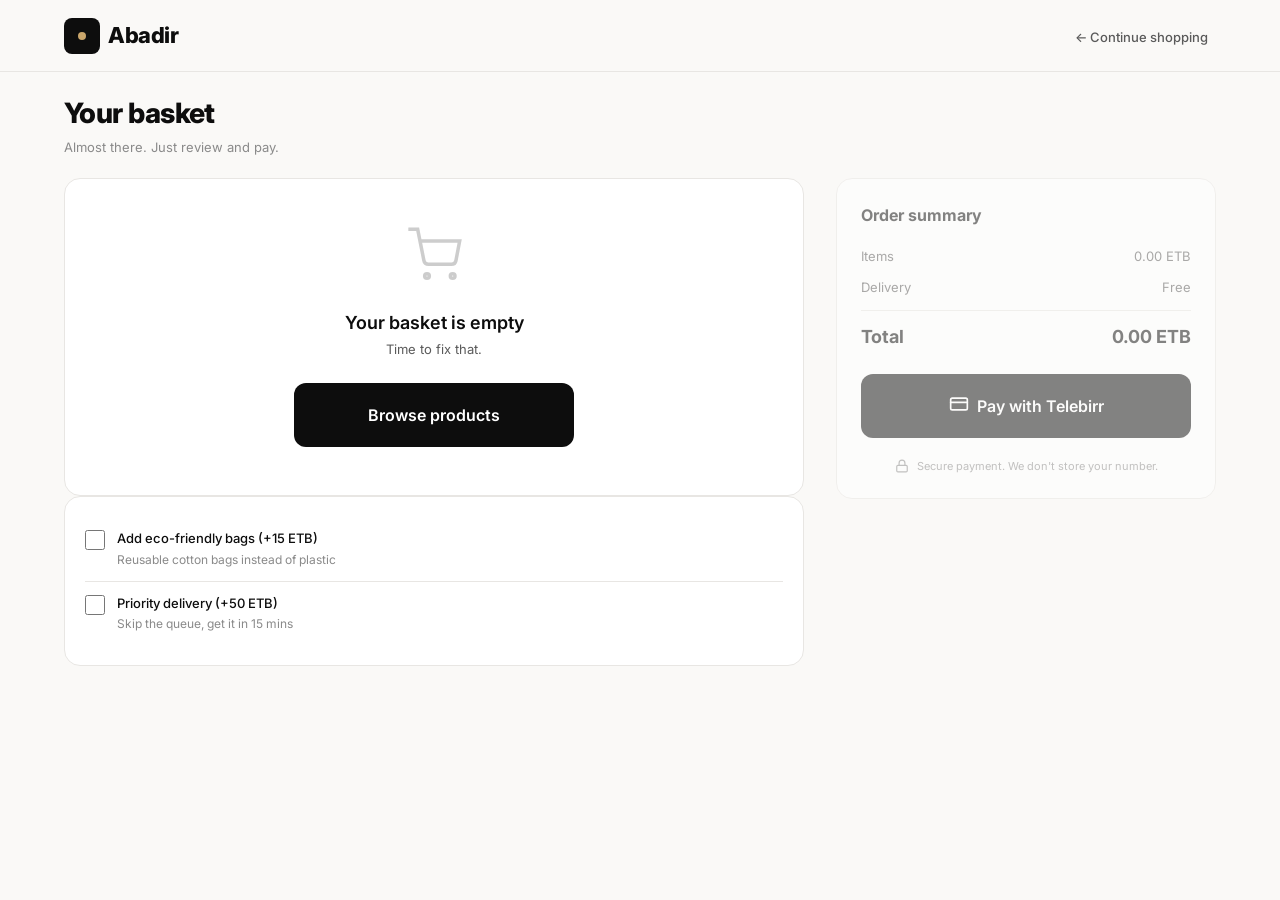
==== cart.html @ 4a33c74f "added product cart and basket page" ====
<!DOCTYPE html>
<html lang="en">
<head>
  <meta charset="UTF-8">
  <meta name="viewport" content="width=device-width, initial-scale=1.0">
  <title>Your Basket | Abadir Market</title>
  <meta name="description" content="Review your items and checkout at Abadir Market.">
  
  <link rel="preconnect" href="https://fonts.googleapis.com">
  <link rel="preconnect" href="https://fonts.gstatic.com" crossorigin>
  <link href="https://fonts.googleapis.com/css2?family=Inter:wght@400;500;600;700;800&display=swap" rel="stylesheet">
  
  <link rel="stylesheet" href="style.css">
</head>
<body>

  <!-- Header -->
  <header class="header header-plain">
    <div class="container header-inner">
      <a href="index.html" class="brand">
        <div class="brand-mark"></div>
        <span class="brand-text">Abadir</span>
      </a>

      <div class="nav-actions">
        <a href="index.html" class="back-link">← Continue shopping</a>
      </div>
    </div>
  </header>

  <main class="main cart-page">
    <div class="container">
      
      <div class="cart-header">
        <h1 class="page-title">Your basket</h1>
        <p class="page-subtitle">Almost there. Just review and pay.</p>
      </div>

      <div class="cart-layout">
        <!-- Cart Items -->
        <div class="cart-items-wrapper">
          <div id="cart-container" class="cart-items">
            <!-- JS injects items here -->
          </div>
          
          <!-- Cart Extras -->
          <div class="cart-extras">
            <div class="extra-option">
              <input type="checkbox" id="eco-bag" class="extra-checkbox">
              <label for="eco-bag" class="extra-label">
                <span class="extra-title">Add eco-friendly bags (+15 ETB)</span>
                <span class="extra-desc">Reusable cotton bags instead of plastic</span>
              </label>
            </div>
            <div class="extra-option">
              <input type="checkbox" id="priority" class="extra-checkbox">
              <label for="priority" class="extra-label">
                <span class="extra-title">Priority delivery (+50 ETB)</span>
                <span class="extra-desc">Skip the queue, get it in 15 mins</span>
              </label>
            </div>
          </div>
        </div>

        <!-- Order Summary -->
        <aside class="cart-summary">
          <h3 class="summary-title">Order summary</h3>
          
          <div class="summary-row">
            <span>Items</span>
            <span id="subtotal-amount">0.00 ETB</span>
          </div>
          <div class="summary-row">
            <span>Delivery</span>
            <span id="delivery-fee">Free</span>
          </div>
          <div class="summary-row extras-row" style="display: none;">
            <span>Extras</span>
            <span id="extras-amount">0.00 ETB</span>
          </div>
          
          <div class="summary-divider"></div>
          
          <div class="summary-row total">
            <span>Total</span>
            <span id="final-total">0.00 ETB</span>
          </div>
          <div id="tax-display" class="tax-note"></div>

          <button class="btn-checkout" onclick="openModal()">
            <span class="checkout-icon">
              <svg width="20" height="20" viewBox="0 0 24 24" fill="none" stroke="currentColor" stroke-width="2" stroke-linecap="round" stroke-linejoin="round">
                <rect x="2" y="5" width="20" height="14" rx="2"></rect>
                <line x1="2" y1="10" x2="22" y2="10"></line>
              </svg>
            </span>
            Pay with Telebirr
          </button>
          
          <p class="secure-note">
            <svg width="14" height="14" viewBox="0 0 24 24" fill="none" stroke="currentColor" stroke-width="2">
              <rect x="3" y="11" width="18" height="11" rx="2" ry="2"></rect>
              <path d="M7 11V7a5 5 0 0 1 10 0v4"></path>
            </svg>
            Secure payment. We don't store your number.
          </p>
        </aside>
      </div>
    </div>
  </main>

  <!-- Payment Modal -->
  <div id="modal" class="modal-overlay" onclick="closeModalOnOverlay(event)">
    <div class="modal payment-modal" onclick="event.stopPropagation()">
      
      <!-- Progress Steps -->
      <div class="payment-steps">
        <div class="step active" data-step="1">
          <span class="step-number">1</span>
          <span class="step-label">Phone</span>
        </div>
        <div class="step-line"></div>
        <div class="step" data-step="2">
          <span class="step-number">2</span>
          <span class="step-label">Verify</span>
        </div>
        <div class="step-line"></div>
        <div class="step" data-step="3">
          <span class="step-number">3</span>
          <span class="step-label">Done</span>
        </div>
      </div>
      
      <!-- Step 1: Phone Input -->
      <div id="view-phone" class="payment-step-content">
        <div class="payment-header">
          <h3>Enter your phone</h3>
          <p>We'll send a code to verify it's you</p>
        </div>
        
        <div class="phone-input-wrapper">
          <span class="phone-prefix">+251</span>
          <input type="tel" id="input-phone" class="phone-input" placeholder="911 234 567" maxlength="9" oninput="formatPhoneInput(this)">
        </div>
        
        <button id="btn-get" class="btn-checkout btn-full" onclick="sendOtp()">
          Send code
        </button>
        
        <p class="payment-note">Standard SMS rates may apply</p>
      </div>

      <!-- Step 2: OTP Verification -->
      <div id="view-otp" class="payment-step-content" style="display:none">
        <div class="payment-header">
          <h3>Enter the code</h3>
          <p>We sent it to <span id="phone-display"></span></p>
        </div>
        
        <div class="otp-inputs">
          <input type="text" class="otp-digit" maxlength="1" data-index="0">
          <input type="text" class="otp-digit" maxlength="1" data-index="1">
          <input type="text" class="otp-digit" maxlength="1" data-index="2">
          <input type="text" class="otp-digit" maxlength="1" data-index="3">
          <input type="text" class="otp-digit" maxlength="1" data-index="4">
        </div>
        
        <button class="btn-checkout btn-full" onclick="verifyOtp()">
          Confirm payment
        </button>
        
        <button class="btn-text" onclick="resendCode()">
          Didn't get it? Resend
        </button>
      </div>

      <!-- Step 3: Success -->
      <div id="view-success" class="payment-step-content" style="display:none">
        <div class="success-animation">
          <div class="checkmark">
            <svg viewBox="0 0 52 52">
              <circle cx="26" cy="26" r="25" fill="none"/>
              <path fill="none" d="M14.1 27.2l7.1 7.2 16.7-16.8"/>
            </svg>
          </div>
        </div>
        
        <div class="payment-header text-center">
          <h3>Paid!</h3>
          <p>Your order is confirmed</p>
        </div>
        
        <div class="receipt-box">
          <div class="receipt-row">
            <span>Amount paid</span>
            <strong id="paid-amount"></strong>
          </div>
          <div class="receipt-row">
            <span>Reference</span>
            <strong id="ref-number">#ABD-78234</strong>
          </div>
          <div class="receipt-row">
            <span>Estimated delivery</span>
            <strong>25-35 mins</strong>
          </div>
        </div>
        
        <a href="index.html" class="btn-checkout btn-full">Back to shop</a>
      </div>

    </div>
  </div>

  <!-- SMS Notification Container -->
  <div id="sms-container"></div>

  <script src="products.js"></script>
  <script src="app.js"></script>
</body>
</html>
---- style.css ----
:root {
  /* Colors */
  --color-primary: #0d0d0d;
  --color-accent: #c9a66b;
  --color-accent-dark: #b8945a;
  --bg-primary: #faf9f7;
  --bg-secondary: #ffffff;
  --bg-tertiary: #f2f0ed;
  --text-primary: #0d0d0d;
  --text-secondary: #5a5a5a;
  --text-muted: #8a8a8a;
  --border-light: #e8e6e3;
  --border-medium: #d4d0ca;
  
  --space-1: 4px;
  --space-2: 8px;
  --space-3: 12px;
  --space-4: 16px;
  --space-5: 20px;
  --space-6: 24px;
  --space-7: 32px;
  --space-8: 40px;
  --space-9: 48px;
  --space-10: 64px;
  
  /* Typography */
  --font-sans: 'Inter', -apple-system, BlinkMacSystemFont, sans-serif;
  --text-xs: 11px;
  --text-sm: 13px;
  --text-base: 15px;
  --text-lg: 17px;
  --text-xl: 20px;
  --text-2xl: 24px;
  --text-3xl: 28px;
  --text-4xl: 32px;
  
  /* Radius */
  --radius-sm: 8px;
  --radius-md: 12px;
  --radius-lg: 16px;
  --radius-xl: 20px;
  --radius-full: 9999px;
  
  /* Shadows */
  --shadow-sm: 0 1px 2px rgba(0,0,0,0.04);
  --shadow-md: 0 4px 12px rgba(0,0,0,0.08);
  --shadow-lg: 0 8px 24px rgba(0,0,0,0.12);
  
  /* Layout */
  --header-height: 56px;
  --max-width: 1200px;
}

/*Reset */
*, *::before, *::after {
  box-sizing: border-box;
  margin: 0;
  padding: 0;
  -webkit-tap-highlight-color: transparent;
}

html {
  scroll-behavior: smooth;
  -webkit-font-smoothing: antialiased;
}

body {
  font-family: var(--font-sans);
  font-size: var(--text-base);
  line-height: 1.5;
  color: var(--text-primary);
  background: var(--bg-primary);
  min-height: 100vh;
}

img {
  max-width: 100%;
  display: block;
}

a {
  color: inherit;
  text-decoration: none;
}

button {
  font-family: inherit;
  cursor: pointer;
  border: none;
  background: none;
  touch-action: manipulation;
}

/* Utilities */
.container {
  width: 100%;
  max-width: var(--max-width);
  margin: 0 auto;
  padding: 0 var(--space-4);
}


/* Promo Banner */
.promo-banner {
  background: var(--color-accent-dark);
  color: white;
  padding: var(--space-3) 0;
  text-align: center;
}

.promo-banner .container {
  display: flex;
  justify-content: center;
  align-items: center;
  gap: var(--space-2);
  text-align: center;
  font-size: 11px;
}

.promo-tag {
  background: rgba(255,255,255,0.2);
  padding: 2px 8px;
  border-radius: var(--radius-full);
  font-weight: 600;
  font-size: 10px;
  text-transform: uppercase;
  letter-spacing: 0.05em;
  white-space: nowrap;
  flex-shrink: 0;
}

.promo-text {
  font-size: 11px;
  opacity: 0.95;
  white-space: nowrap;
}

.promo-link {
  font-weight: 600;
  font-size: 11px;
  text-decoration: underline;
  text-underline-offset: 2px;
  white-space: nowrap;
  flex-shrink: 0;
}

/*  Header */
.header {
  position: sticky;
  top: 0;
  z-index: 100;
  height: var(--header-height);
  background: rgba(250, 249, 247, 0.98);
  backdrop-filter: blur(20px);
  border-bottom: 1px solid var(--border-light);
}

.header-inner {
  display: flex;
  align-items: center;
  justify-content: space-between;
  height: 100%;
  gap: var(--space-3);
}

.brand {
  display: flex;
  align-items: center;
  gap: var(--space-2);
}

.brand-mark {
  width: 32px;
  height: 32px;
  background: var(--color-primary);
  border-radius: var(--radius-sm);
  position: relative;
}

.brand-mark::after {
  content: '';
  position: absolute;
  top: 50%;
  left: 50%;
  transform: translate(-50%, -50%);
  width: 8px;
  height: 8px;
  background: var(--color-accent);
  border-radius: 50%;
}

.brand-text {
  font-size: var(--text-lg);
  font-weight: 800;
  letter-spacing: -0.02em;
}

/* Search - Hidden on mobile */
.search-wrapper {
  display: none;
}

/* Cart Button */
.cart-btn {
  position: relative;
  display: flex;
  align-items: center;
  justify-content: center;
  width: 44px;
  height: 44px;
  background: var(--bg-secondary);
  border: 1.5px solid var(--border-light);
  border-radius: var(--radius-full);
  transition: all 0.2s;
}

.cart-btn svg {
  width: 20px;
  height: 20px;
}

.cart-btn-text {
  display: none;
}

.badge {
  position: absolute;
  top: -4px;
  right: -4px;
  min-width: 20px;
  height: 20px;
  padding: 0 6px;
  background: var(--color-accent);
  color: white;
  font-size: 11px;
  font-weight: 700;
  border-radius: var(--radius-full);
  display: flex;
  align-items: center;
  justify-content: center;
  border: 2px solid var(--bg-primary);
}

.back-link {
  font-size: var(--text-sm);
  color: var(--text-secondary);
  font-weight: 500;
  padding: var(--space-2);
}

/* Main */
.main {
  min-height: calc(100vh - var(--header-height));
}

/* Hero Section */
.hero-image {
  display: none; 
}


.hero > img {
  display: block;
  width: 100vw;
  height: calc(100vh - var(--header-height, 56px));
  object-fit: cover;
  margin: 0;
  padding: 0;
  position: relative;
  left: 50%;
  transform: translateX(-50%);
}

.hero {
  padding-top: 0;
  overflow-x: hidden;
}
.hero-location {
  font-size: var(--text-sm);
  color: var(--text-muted);
  margin-bottom: var(--space-3);
}

.hero-title {
  font-size: var(--text-3xl);
  font-weight: 800;
  line-height: 1.1;
  letter-spacing: -0.03em;
  margin-bottom: var(--space-4);
}

.hero-description {
  font-size: var(--text-base);
  color: var(--text-secondary);
  line-height: 1.6;
  margin-bottom: var(--space-5);
  max-width: 320px;
  margin-left: auto;
  margin-right: auto;
}

.hero-stats {
  display: flex;
  justify-content: center;
  gap: var(--space-6);
  padding-top: var(--space-5);
  border-top: 1px solid var(--border-light);
  margin-top: var(--space-5);
}

.stat {
  display: flex;
  flex-direction: column;
  align-items: center;
  gap: var(--space-1);
}

.stat-number {
  font-size: var(--text-xl);
  font-weight: 700;
  color: var(--color-primary);
}

.stat-label {
  font-size: var(--text-xs);
  color: var(--text-muted);
  text-transform: uppercase;
  letter-spacing: 0.05em;
}

/*  Category Pills  */
.category-pills {
  display: flex;
  gap: var(--space-2);
  padding: var(--space-4) 0;
  overflow-x: auto;
  scrollbar-width: none;
  -webkit-overflow-scrolling: touch;
  margin: 0 calc(-1 * var(--space-4));
  padding-left: var(--space-4);
  padding-right: var(--space-4);
}

.category-pills::-webkit-scrollbar {
  display: none;
}

.pill {
  display: flex;
  align-items: center;
  gap: var(--space-2);
  padding: var(--space-2) var(--space-4);
  background: var(--bg-secondary);
  border: 1.5px solid var(--border-light);
  border-radius: var(--radius-full);
  font-size: var(--text-sm);
  font-weight: 500;
  color: var(--text-secondary);
  white-space: nowrap;
  flex-shrink: 0;
  transition: all 0.15s;
}

.pill:active {
  transform: scale(0.96);
}

.pill.active {
  background: var(--color-primary);
  border-color: var(--color-primary);
  color: white;
}

.pill-icon {
  font-size: 16px;
  line-height: 1;
}

/*Featured Banner */
.featured-banner {
  background: var(--color-primary);
  border-radius: var(--radius-lg);
  padding: var(--space-5);
  margin: var(--space-3) 0 var(--space-6);
  color: white;
}

.featured-visual {
  display: none;
}

.featured-label {
  font-size: var(--text-xs);
  font-weight: 600;
  text-transform: uppercase;
  letter-spacing: 0.1em;
  color: var(--color-accent);
  margin-bottom: var(--space-3);
  display: block;
}

.featured-title {
  font-size: var(--text-xl);
  font-weight: 700;
  margin-bottom: var(--space-2);
  line-height: 1.2;
}

.featured-desc {
  font-size: var(--text-sm);
  color: rgba(255,255,255,0.7);
  margin-bottom: var(--space-4);
  line-height: 1.5;
}

.featured-btn {
  display: inline-flex;
  padding: var(--space-3) var(--space-5);
  background: var(--color-accent);
  color: var(--color-primary);
  border-radius: var(--radius-full);
  font-weight: 600;
  font-size: var(--text-sm);
}

.featured-btn:active {
  transform: scale(0.96);
}

/* Section */
.section {
  padding: var(--space-5) 0;
}

.section-header {
  display: flex;
  flex-direction: column;
  gap: var(--space-1);
  margin-bottom: var(--space-4);
  padding: 0 var(--space-4);
}

.section-title {
  font-size: var(--text-xl);
  font-weight: 700;
  letter-spacing: -0.02em;
}

.section-subtitle {
  font-size: var(--text-sm);
  color: var(--text-muted);
}

.section-count {
  font-size: var(--text-xs);
  color: var(--text-muted);
  text-transform: uppercase;
  letter-spacing: 0.05em;
  margin-top: var(--space-1);
}

/*  Product Grid (Mobile: 1 column) */
.product-grid {
  display: flex;
  flex-direction: column;
  gap: var(--space-3);
}

.product-card {
  background: var(--bg-secondary);
  border-radius: var(--radius-md);
  border: 1px solid var(--border-light);
  display: flex;
  flex-direction: row;
  padding: var(--space-3);
  gap: var(--space-3);
}

.product-image-wrapper {
  position: relative;
  width: 80px;
  height: 80px;
  flex-shrink: 0;
  border-radius: var(--radius-sm);
  overflow: hidden;
  background: var(--bg-tertiary);
}

.product-image {
  width: 100%;
  height: 100%;
  object-fit: cover;
}

.product-category-badge {
  display: none;
}

.product-info {
  flex: 1;
  display: flex;
  flex-direction: column;
  justify-content: center;
  min-width: 0;
}

.product-name {
  font-size: var(--text-base);
  font-weight: 500;
  line-height: 1.3;
  margin-bottom: var(--space-1);
  white-space: nowrap;
  overflow: hidden;
  text-overflow: ellipsis;
}

.product-meta {
  display: flex;
  align-items: center;
  justify-content: space-between;
  gap: var(--space-3);
}

.product-price {
  font-size: var(--text-lg);
  font-weight: 700;
}

.product-price span {
  font-size: 12px;
  font-weight: 400;
  color: var(--text-muted);
}

.btn-add {
  width: 40px;
  height: 40px;
  background: var(--color-accent);
  border-radius: var(--radius-full);
  color: white;
  display: flex;
  align-items: center;
  justify-content: center;
  flex-shrink: 0;
}

.btn-add:active {
  transform: scale(0.9);
}

.btn-add svg {
  width: 20px;
  height: 20px;
}

/*Trust Section*/
.trust-section {
  background: var(--bg-tertiary);
  padding: var(--space-7) 0;
  margin-top: var(--space-6);
}

.trust-grid {
  display: flex;
  flex-direction: column;
  gap: var(--space-5);
}

.trust-item {
  display: flex;
  align-items: flex-start;
  gap: var(--space-3);
}

.trust-icon {
  font-size: 24px;
  line-height: 1;
  flex-shrink: 0;
}

.trust-item h4 {
  font-size: var(--text-base);
  font-weight: 600;
  margin-bottom: 2px;
}

.trust-item p {
  font-size: var(--text-sm);
  color: var(--text-secondary);
  line-height: 1.5;
}

/* Footer */
.footer {
  background: var(--color-primary);
  color: white;
  padding: var(--space-7) 0 var(--space-5);
  margin-top: var(--space-6);
}

.footer-grid {
  display: flex;
  flex-direction: column;
  gap: var(--space-5);
}

.footer-logo {
  display: flex;
  align-items: center;
  gap: var(--space-2);
  margin-bottom: var(--space-3);
}

.footer-logo-mark {
  width: 28px;
  height: 28px;
  background: var(--color-accent);
  border-radius: var(--radius-sm);
}

.footer-logo-text {
  font-size: var(--text-xl);
  font-weight: 800;
}

.footer-tagline {
  font-size: var(--text-sm);
  color: rgba(255,255,255,0.6);
  line-height: 1.6;
  margin-bottom: var(--space-4);
}

.footer-social {
  display: flex;
  gap: var(--space-3);
}

.footer-social a {
  font-size: 20px;
  opacity: 0.7;
}

.footer-col h4 {
  font-size: var(--text-xs);
  font-weight: 600;
  text-transform: uppercase;
  letter-spacing: 0.1em;
  color: rgba(255,255,255,0.5);
  margin-bottom: var(--space-3);
}

.location-card {
  padding: var(--space-3);
  background: rgba(255,255,255,0.05);
  border-radius: var(--radius-md);
  border: 1px solid rgba(255,255,255,0.1);
}

.location-card strong {
  display: block;
  font-weight: 600;
  margin-bottom: 2px;
  font-size: var(--text-sm);
}

.location-card p {
  font-size: var(--text-sm);
  color: rgba(255,255,255,0.7);
  margin-bottom: 2px;
}

.location-card span {
  font-size: var(--text-xs);
  color: rgba(255,255,255,0.5);
}

.footer-bottom {
  margin-top: var(--space-6);
  padding-top: var(--space-5);
  border-top: 1px solid rgba(255,255,255,0.1);
  text-align: center;
}

.footer-bottom p {
  font-size: var(--text-sm);
  color: rgba(255,255,255,0.4);
}

/* CART PAGE (Mobile) */

.cart-page {
  padding: var(--space-4) 0 var(--space-8);
}

.cart-header {
  margin-bottom: var(--space-4);
}

.page-title {
  font-size: var(--text-2xl);
  font-weight: 800;
  letter-spacing: -0.02em;
  margin-bottom: var(--space-1);
}

.page-subtitle {
  font-size: var(--text-sm);
  color: var(--text-muted);
}

.cart-layout {
  display: flex;
  flex-direction: column;
  gap: var(--space-4);
}

.cart-items {
  background: var(--bg-secondary);
  border-radius: var(--radius-lg);
  border: 1px solid var(--border-light);
  overflow: hidden;
}

.cart-empty {
  padding: var(--space-8) var(--space-4);
  text-align: center;
  color: var(--text-secondary);
}

.cart-empty svg {
  width: 56px;
  height: 56px;
  margin: 0 auto var(--space-4);
  opacity: 0.3;
}

.cart-empty h3 {
  font-size: var(--text-lg);
  font-weight: 600;
  color: var(--text-primary);
  margin-bottom: var(--space-1);
}

.cart-empty p {
  font-size: var(--text-sm);
}

.cart-item {
  display: grid;
  grid-template-columns: 64px 1fr auto;
  gap: var(--space-3);
  padding: var(--space-4);
  border-bottom: 1px solid var(--border-light);
  align-items: center;
}

.cart-item:last-child {
  border-bottom: none;
}

.cart-item-image {
  width: 64px;
  height: 64px;
  border-radius: var(--radius-sm);
  object-fit: cover;
  background: var(--bg-tertiary);
}

.cart-item-details {
  min-width: 0;
}

.cart-item-name {
  font-weight: 600;
  font-size: var(--text-sm);
  margin-bottom: 2px;
  white-space: nowrap;
  overflow: hidden;
  text-overflow: ellipsis;
}

.cart-item-price {
  font-size: 12px;
  color: var(--text-muted);
}

.cart-item-actions {
  display: flex;
  flex-direction: column;
  align-items: flex-end;
  gap: var(--space-2);
}

.cart-item-total {
  font-weight: 700;
  font-size: var(--text-sm);
}

.quantity-control {
  display: flex;
  align-items: center;
  gap: var(--space-1);
  background: var(--bg-tertiary);
  border-radius: var(--radius-full);
  padding: 2px;
}

.qty-btn {
  width: 28px;
  height: 28px;
  display: flex;
  align-items: center;
  justify-content: center;
  background: var(--bg-secondary);
  border-radius: var(--radius-full);
  font-size: var(--text-base);
  font-weight: 600;
}

.qty-btn:active {
  background: var(--color-accent);
  color: white;
}

.qty-value {
  min-width: 24px;
  text-align: center;
  font-weight: 600;
  font-size: 13px;
}

.remove-btn {
  padding: var(--space-1);
  color: var(--text-light);
  margin-top: var(--space-1);
}

/* Cart Extras */
.cart-extras {
  padding: var(--space-4);
  background: var(--bg-secondary);
  border-radius: var(--radius-lg);
  border: 1px solid var(--border-light);
}

.extra-option {
  display: flex;
  align-items: flex-start;
  gap: var(--space-3);
  padding: var(--space-3) 0;
}

.extra-option:first-child {
  border-bottom: 1px solid var(--border-light);
}

.extra-checkbox {
  width: 20px;
  height: 20px;
  margin-top: 1px;
  accent-color: var(--color-accent);
  flex-shrink: 0;
}

.extra-label {
  flex: 1;
}

.extra-title {
  display: block;
  font-weight: 500;
  font-size: var(--text-sm);
  margin-bottom: 2px;
}

.extra-desc {
  display: block;
  font-size: 12px;
  color: var(--text-muted);
}

/* Cart Summary */
.cart-summary {
  background: var(--bg-secondary);
  border-radius: var(--radius-lg);
  border: 1px solid var(--border-light);
  padding: var(--space-5);
}

.summary-title {
  font-size: var(--text-base);
  font-weight: 700;
  margin-bottom: var(--space-4);
}

.summary-row {
  display: flex;
  justify-content: space-between;
  margin-bottom: var(--space-3);
  font-size: var(--text-sm);
  color: var(--text-secondary);
}

.summary-row.total {
  font-size: var(--text-lg);
  font-weight: 700;
  color: var(--text-primary);
  margin-top: var(--space-2);
  padding-top: var(--space-3);
  border-top: 1px solid var(--border-light);
}

.tax-note {
  font-size: 11px;
  color: var(--text-muted);
  margin-top: var(--space-2);
}

.btn-checkout {
  width: 100%;
  margin-top: var(--space-5);
  padding: var(--space-4);
  background: var(--color-primary);
  color: white;
  border-radius: var(--radius-md);
  font-size: var(--text-base);
  font-weight: 600;
  display: flex;
  align-items: center;
  justify-content: center;
  gap: var(--space-2);
}

.btn-checkout:active {
  transform: scale(0.98);
}

.secure-note {
  display: flex;
  align-items: center;
  justify-content: center;
  gap: var(--space-2);
  margin-top: var(--space-4);
  font-size: 11px;
  color: var(--text-muted);
}
/* ========================================
   PAYMENT MODAL (Mobile Bottom Sheet)
   ======================================== */

.modal-overlay {
  display: none;
  position: fixed;
  inset: 0;
  z-index: 200;
  background: rgba(0,0,0,0.6);
  align-items: flex-end;
  justify-content: center;
}

.modal-overlay.active {
  display: flex;
}

.payment-modal {
  background: var(--bg-secondary);
  border-radius: var(--radius-xl) var(--radius-xl) 0 0;
  width: 100%;
  max-height: 90vh;
  overflow-y: auto;
  animation: slide-up 0.3s ease;
}

@keyframes slide-up {
  from { transform: translateY(100%); }
  to { transform: translateY(0); }
}

.payment-steps {
  display: flex;
  align-items: center;
  justify-content: center;
  gap: var(--space-2);
  padding: var(--space-5) var(--space-5) 0;
  border-bottom: 1px solid var(--border-light);
  margin-bottom: var(--space-4);
}

.step {
  display: flex;
  align-items: center;
  gap: var(--space-2);
  opacity: 0.3;
  padding-bottom: var(--space-4);
  border-bottom: 2px solid transparent;
  margin-bottom: -1px;
}

.step.active {
  opacity: 1;
  border-bottom-color: var(--color-accent);
}

.step.completed {
  opacity: 0.6;
}

.step.completed .step-number {
  background: var(--color-accent);
  color: white;
}

.step-number {
  width: 24px;
  height: 24px;
  display: flex;
  align-items: center;
  justify-content: center;
  background: var(--bg-tertiary);
  border-radius: var(--radius-full);
  font-size: 11px;
  font-weight: 700;
}

.step-label {
  font-size: var(--text-xs);
  font-weight: 600;
  text-transform: uppercase;
  letter-spacing: 0.05em;
}

.step-line {
  width: 24px;
  height: 2px;
  background: var(--border-light);
  margin-bottom: var(--space-4);
}

.payment-step-content {
  padding: 0 var(--space-5) var(--space-6);
}

.payment-header {
  text-align: center;
  margin-bottom: var(--space-5);
}

.payment-header h3 {
  font-size: var(--text-xl);
  font-weight: 700;
  margin-bottom: var(--space-2);
}

.payment-header p {
  font-size: var(--text-sm);
  color: var(--text-muted);
}

/* Phone Input */
.phone-input-wrapper {
  display: flex;
  align-items: center;
  background: var(--bg-tertiary);
  border-radius: var(--radius-md);
  padding: var(--space-1);
  margin-bottom: var(--space-4);
  border: 1.5px solid transparent;
  transition: border-color 0.2s;
}

.phone-input-wrapper:focus-within {
  border-color: var(--color-accent);
  background: var(--bg-secondary);
}

.phone-prefix {
  padding: var(--space-3) var(--space-3);
  font-weight: 600;
  color: var(--text-muted);
  border-right: 1px solid var(--border-light);
  font-size: var(--text-base);
}

.phone-input {
  flex: 1;
  padding: var(--space-3);
  background: transparent;
  border: none;
  font-size: var(--text-xl);
  font-weight: 600;
  letter-spacing: 0.05em;
  color: var(--text-primary);
}

.phone-input:focus {
  outline: none;
}

.phone-input::placeholder {
  color: var(--text-light);
  font-weight: 400;
}

.payment-note {
  text-align: center;
  font-size: var(--text-xs);
  color: var(--text-muted);
  margin-top: var(--space-4);
}

/* OTP Inputs */
.otp-inputs {
  display: flex;
  gap: var(--space-2);
  justify-content: center;
  margin-bottom: var(--space-5);
}

.otp-digit {
  width: 52px;
  height: 60px;
  background: var(--bg-tertiary);
  border: 2px solid transparent;
  border-radius: var(--radius-md);
  font-size: var(--text-2xl);
  font-weight: 700;
  text-align: center;
  color: var(--text-primary);
  transition: all 0.2s;
}

.otp-digit:focus {
  outline: none;
  border-color: var(--color-accent);
  background: var(--bg-secondary);
}

.btn-text {
  display: block;
  width: 100%;
  padding: var(--space-3);
  text-align: center;
  font-size: var(--text-sm);
  color: var(--text-muted);
  text-decoration: underline;
  text-underline-offset: 2px;
}

/* Success State */
.success-animation {
  display: flex;
  justify-content: center;
  margin-bottom: var(--space-5);
}

.checkmark {
  width: 72px;
  height: 72px;
  border-radius: 50%;
  display: block;
  stroke-width: 3;
  stroke: #16a34a;
  stroke-miterlimit: 10;
  box-shadow: inset 0 0 0 #16a34a;
  animation: fill .4s ease-in-out .4s forwards, scale .3s ease-in-out .9s both;
}

.checkmark circle {
  stroke-dasharray: 166;
  stroke-dashoffset: 166;
  stroke-width: 3;
  stroke-miterlimit: 10;
  stroke: #16a34a;
  fill: none;
  animation: stroke 0.6s cubic-bezier(0.65, 0, 0.45, 1) forwards;
}

.checkmark path {
  transform-origin: 50% 50%;
  stroke-dasharray: 48;
  stroke-dashoffset: 48;
  animation: stroke 0.3s cubic-bezier(0.65, 0, 0.45, 1) 0.8s forwards;
}

@keyframes stroke { 100% { stroke-dashoffset: 0; } }
@keyframes scale { 0%, 100% { transform: none; } 50% { transform: scale3d(1.1, 1.1, 1); } }
@keyframes fill { 100% { box-shadow: inset 0 0 0 50px #dcfce7; } }

.receipt-box {
  background: var(--bg-tertiary);
  border-radius: var(--radius-md);
  padding: var(--space-4);
  margin-bottom: var(--space-5);
}

.receipt-row {
  display: flex;
  justify-content: space-between;
  padding: var(--space-2) 0;
  font-size: var(--text-sm);
}

.receipt-row span {
  color: var(--text-muted);
}

.receipt-row strong {
  color: var(--text-primary);
}

/* SMS NOTIFICATION */

.sms-notification {
  position: fixed;
  top: 12px;
  left: 16px;
  right: 16px;
  background: rgba(30, 30, 30, 0.95);
  backdrop-filter: blur(20px);
  border-radius: 16px;
  padding: 14px;
  color: white;
  z-index: 1000;
  animation: sms-slide-in 0.4s ease;
  box-shadow: 0 10px 40px rgba(0,0,0,0.3);
}

@keyframes sms-slide-in {
  from { opacity: 0; transform: translateY(-20px); }
  to { opacity: 1; transform: translateY(0); }
}

.sms-header {
  display: flex;
  align-items: center;
  gap: 12px;
  margin-bottom: 12px;
}

.sms-app-icon {
  width: 36px;
  height: 36px;
  background: linear-gradient(135deg, #667eea 0%, #764ba2 100%);
  border-radius: 10px;
  display: flex;
  align-items: center;
  justify-content: center;
  font-size: 18px;
}

.sms-sender {
  font-weight: 600;
  font-size: 14px;
}

.sms-time {
  font-size: 12px;
  color: rgba(255,255,255,0.5);
}

.sms-body {
  background: rgba(255,255,255,0.1);
  border-radius: 12px;
  padding: 12px;
  font-size: 14px;
  line-height: 1.5;
}

.sms-body strong {
  color: #7dd3fc;
  font-size: 18px;
  letter-spacing: 0.1em;
}

/* TABLET & DESKTOP (min-width: 768px)*/

@media (min-width: 768px) {
  :root {
    --header-height: 72px;
    --space-4: 20px;
    --space-5: 24px;
    --space-6: 32px;
    --space-7: 40px;
    --space-8: 48px;
    --space-9: 64px;
    --space-10: 80px;
    
    --text-base: 16px;
    --text-lg: 18px;
    --text-xl: 22px;
    --text-2xl: 28px;
    --text-3xl: 36px;
    --text-4xl: 48px;
  }
  
  .container {
    padding: 0 var(--space-5);
  }
  
  /* Promo Banner */
  .promo-banner {
    text-align: center;
  }
  
  .promo-banner .container {
    display: flex;
    flex-direction: row;
    justify-content: center;
    gap: var(--space-3);
    font-size: var(--text-sm);
  }
  
  .promo-tag {
    font-size: var(--text-xs);
    padding: var(--space-1) var(--space-3);
  }
  
  .promo-text,
  .promo-link {
    font-size: var(--text-sm);
  }
  
  /* Header */
  .brand-mark {
    width: 36px;
    height: 36px;
  }
  
  .brand-text {
    font-size: 22px;
  }
  
  .search-wrapper {
    display: block;
    flex: 1;
    max-width: 400px;
    position: relative;
  }
  
  .search-input {
    width: 100%;
    padding: 12px 16px 12px 44px;
    background: var(--bg-secondary);
    border: 1.5px solid var(--border-light);
    border-radius: var(--radius-full);
    font-size: var(--text-sm);
  }
  
  .search-icon {
    position: absolute;
    left: 14px;
    top: 50%;
    transform: translateY(-50%);
    color: var(--text-muted);
  }
  
  .cart-btn {
    width: auto;
    height: auto;
    padding: 10px 16px;
    gap: var(--space-2);
  }
  
  .cart-btn-text {
    display: inline;
    font-size: var(--text-sm);
    font-weight: 500;
  }
  
  /* Hero */
  .hero {
    text-align: left;
    padding: var(--space-9) 0 var(--space-8);
  }
  
  .hero-description {
    max-width: 480px;
    margin-left: 0;
    margin-right: 0;
  }
  
  .hero-stats {
    justify-content: flex-start;
    gap: var(--space-8);
  }
  
  .stat {
    align-items: flex-start;
  }
  
  /* Category Pills */
  .category-pills {
    margin: 0;
    padding-left: 0;
    padding-right: 0;
  }
  
  .pill {
    padding: var(--space-2) var(--space-5);
  }
  
  /* Featured Banner */
  .featured-banner {
    display: grid;
    grid-template-columns: 1fr 200px;
    padding: var(--space-6);
  }
  
  .featured-visual {
    display: flex;
    align-items: center;
    justify-content: center;
  }
  
  .featured-placeholder {
    width: 120px;
    height: 120px;
    background: rgba(255,255,255,0.1);
    border-radius: 50%;
    display: flex;
    align-items: center;
    justify-content: center;
    font-size: 48px;
  }
  
  /* Section */
  .section-header {
    flex-direction: row;
    align-items: flex-end;
    justify-content: space-between;
  }
  
  .section-count {
    margin-top: 0;
  }
  
  /* Hero Image Desktop */
  .hero-image {
    height: 400px;
    margin: calc(-1 * var(--space-9)) 0 var(--space-6);
  }
  
  /* Product Grid */
  .product-grid {
    display: grid;
    grid-template-columns: repeat(auto-fill, minmax(260px, 1fr));
    gap: var(--space-5);
    margin: 0;
  }
  
  .product-card {
    flex-direction: column;
    padding: 0;
    border-bottom: none;
    border-radius: var(--radius-md);
    border: 1px solid var(--border-light);
  }
  
  .product-card:hover {
    box-shadow: var(--shadow-lg);
    transform: translateY(-4px);
  }
  
  .product-image-wrapper {
    width: 100%;
    height: auto;
    aspect-ratio: 1;
    border-radius: 0;
  }
  
  .product-category-badge {
    display: block;
    position: absolute;
    top: var(--space-3);
    left: var(--space-3);
    padding: var(--space-1) var(--space-3);
    background: rgba(255,255,255,0.95);
    border-radius: var(--radius-full);
    font-size: var(--text-xs);
    font-weight: 600;
    text-transform: uppercase;
    letter-spacing: 0.03em;
    color: var(--text-secondary);
  }
  
  .product-info {
    padding: var(--space-4);
  }
  
  .product-name {
    font-size: var(--text-base);
    white-space: normal;
    display: -webkit-box;
    -webkit-line-clamp: 2;
    -webkit-box-orient: vertical;
  }
  
  .btn-add:hover {
    background: var(--color-accent-dark);
    transform: scale(1.05);
  }
  
  /* Trust Section */
  .trust-grid {
    flex-direction: row;
    justify-content: space-around;
  }
  
  .trust-item {
    flex-direction: column;
    text-align: center;
    max-width: 280px;
  }
  
  .trust-icon {
    font-size: 32px;
  }
  
  /* Footer */
  .footer-grid {
    flex-direction: row;
    gap: var(--space-8);
  }
  
  .footer-brand {
    flex: 2;
  }
  
  .footer-col {
    flex: 1;
  }
  
  /* Cart */
  .cart-layout {
    display: grid;
    grid-template-columns: 1fr 380px;
    gap: var(--space-6);
    align-items: start;
  }
  
  .cart-summary {
    position: sticky;
    top: calc(var(--header-height) + var(--space-5));
  }
  
  /* Modal */
  .modal-overlay {
    align-items: center;
    padding: var(--space-5);
  }
  
  .payment-modal {
    max-width: 440px;
    border-radius: var(--radius-xl);
    max-height: none;
    animation: modal-in 0.3s ease;
  }
  
  @keyframes modal-in {
    from { opacity: 0; transform: scale(0.95) translateY(10px); }
    to { opacity: 1; transform: scale(1) translateY(0); }
  }
  
  /* SMS */
  .sms-notification {
    width: 360px;
    left: auto;
    right: 20px;
    top: 20px;
  }
}

/* LARGE DESKTOP (min-width: 1200px) */

@media (min-width: 1200px) {
  .hero {
    position: relative;
  }
  
  .hero-image {
    position: absolute;
    top: 0;
    right: 0;
    width: 45%;
    height: 100%;
    margin: 0;
  }
  
  .hero-image img {
    height: 100%;
  }
  
  .hero-image-placeholder {
    width: 100%;
    height: 100%;
    display: flex;
    align-items: center;
    justify-content: center;
    color: var(--text-muted);
    background: linear-gradient(135deg, #f5f0e8 0%, #ebe5db 100%);
  }
  
  .hero-content {
    max-width: 55%;
    padding-right: var(--space-8);
  }
}

/* ACCESSIBILITY & MOTION */

@media (prefers-reduced-motion: reduce) {
  *, *::before, *::after {
    animation-duration: 0.01ms !important;
    animation-iteration-count: 1 !important;
    transition-duration: 0.01ms !important;
  }
}


:focus-visible {
  outline: 2px solid var(--color-accent);
  outline-offset: 2px;
}

@media (prefers-contrast: high) {
  :root {
    --border-light: #999;
    --text-muted: #666;
  }
}
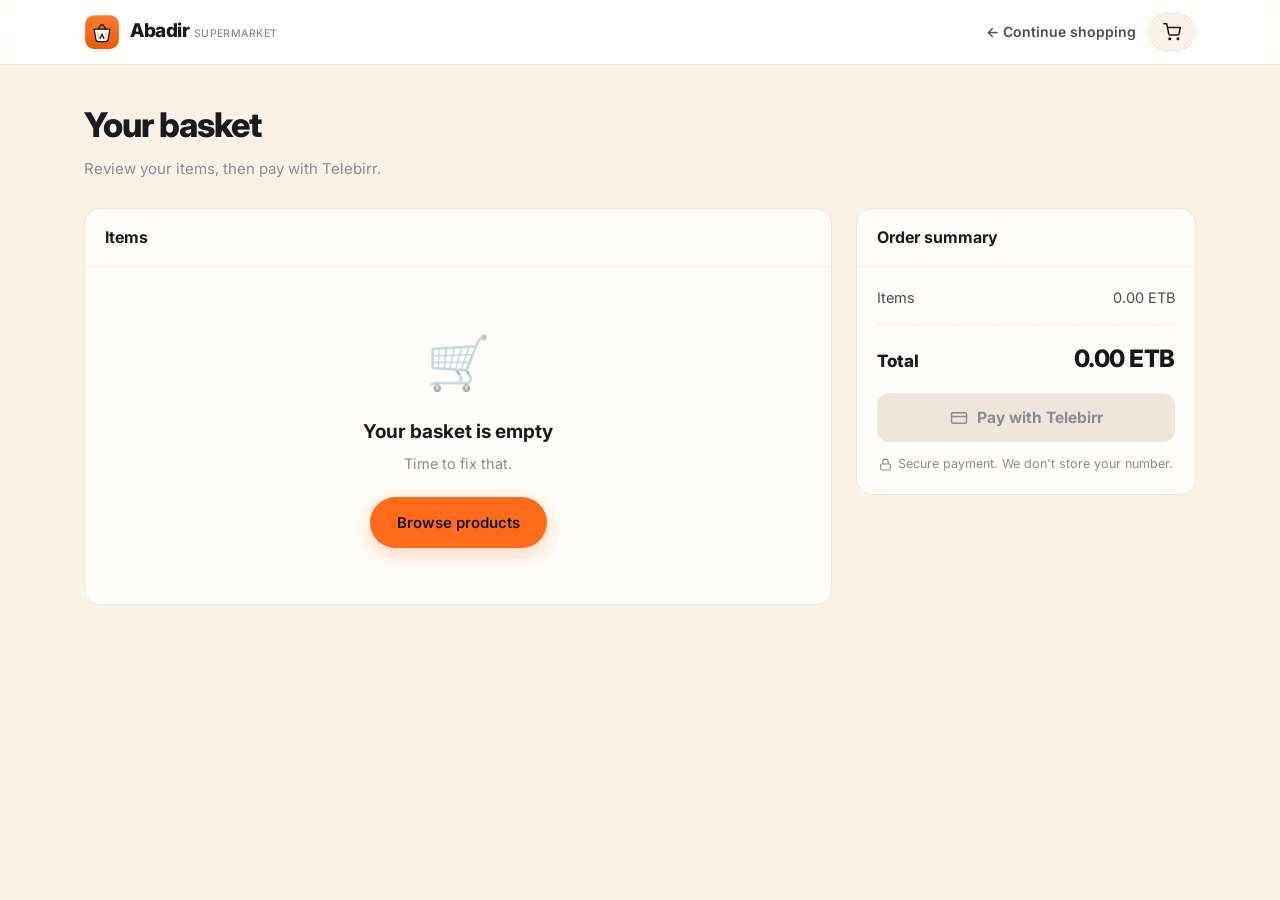
==== commit 922a5074: "Redesign site: tangerine theme, photo hero, Kinder promo, pickup-only - Charcoal + cream + tangerine" ====
--- a/cart.html
+++ b/cart.html
@@ -3,215 +3,194 @@
 <head>
   <meta charset="UTF-8">
   <meta name="viewport" content="width=device-width, initial-scale=1.0">
-  <title>Your Basket | Abadir Market</title>
-  <meta name="description" content="Review your items and checkout at Abadir Market.">
-  
+  <title>Your Basket — Abadir Supermarket</title>
+  <meta name="description" content="Review your items and checkout with Telebirr at Abadir Supermarket, 4Kilo Addis Ababa.">
+
   <link rel="preconnect" href="https://fonts.googleapis.com">
   <link rel="preconnect" href="https://fonts.gstatic.com" crossorigin>
   <link href="https://fonts.googleapis.com/css2?family=Inter:wght@400;500;600;700;800&display=swap" rel="stylesheet">
-  
+
+  <link rel="icon" href="logo.svg" type="image/svg+xml">
   <link rel="stylesheet" href="style.css">
 </head>
 <body>
 
   <!-- Header -->
-  <header class="header header-plain">
+  <header class="header">
     <div class="container header-inner">
-      <a href="index.html" class="brand">
-        <div class="brand-mark"></div>
-        <span class="brand-text">Abadir</span>
+      <a href="index.html" class="brand" aria-label="Abadir Supermarket home">
+        <img src="logo.svg" alt="" class="brand-mark" width="36" height="36">
+        <span>
+          <span class="brand-name">Abadir</span>
+          <span class="brand-tag">Supermarket</span>
+        </span>
       </a>
 
-      <div class="nav-actions">
+      <div class="header-actions">
         <a href="index.html" class="back-link">← Continue shopping</a>
+        <a href="cart.html" class="icon-btn" aria-label="View basket">
+          <svg viewBox="0 0 24 24" fill="none" stroke="currentColor" stroke-width="2" stroke-linecap="round" stroke-linejoin="round" aria-hidden="true">
+            <circle cx="9" cy="21" r="1"></circle>
+            <circle cx="20" cy="21" r="1"></circle>
+            <path d="M1 1h4l2.68 13.39a2 2 0 0 0 2 1.61h9.72a2 2 0 0 0 2-1.61L23 6H6"></path>
+          </svg>
+          <span id="badge-count" class="badge">0</span>
+        </a>
       </div>
     </div>
   </header>
 
-  <main class="main cart-page">
+  <main>
     <div class="container">
-      
-      <div class="cart-header">
+      <div class="page-head">
         <h1 class="page-title">Your basket</h1>
-        <p class="page-subtitle">Almost there. Just review and pay.</p>
+        <p class="page-sub">Review your items, then pay with Telebirr.</p>
       </div>
 
       <div class="cart-layout">
-        <!-- Cart Items -->
-        <div class="cart-items-wrapper">
-          <div id="cart-container" class="cart-items">
-            <!-- JS injects items here -->
-          </div>
-          
-          <!-- Cart Extras -->
-          <div class="cart-extras">
-            <div class="extra-option">
-              <input type="checkbox" id="eco-bag" class="extra-checkbox">
-              <label for="eco-bag" class="extra-label">
-                <span class="extra-title">Add eco-friendly bags (+15 ETB)</span>
-                <span class="extra-desc">Reusable cotton bags instead of plastic</span>
-              </label>
+
+        <!-- Left: items + extras -->
+        <div>
+          <div class="panel">
+            <div class="panel-head">
+              <h2>Items</h2>
+              <span id="items-count" class="count"></span>
             </div>
-            <div class="extra-option">
-              <input type="checkbox" id="priority" class="extra-checkbox">
-              <label for="priority" class="extra-label">
-                <span class="extra-title">Priority delivery (+50 ETB)</span>
-                <span class="extra-desc">Skip the queue, get it in 15 mins</span>
+            <div id="cart-container">
+              <!-- JS renders cart rows -->
+            </div>
+
+            <div class="extras" id="cart-extras" hidden>
+              <label class="extra">
+                <input type="checkbox" id="eco-bag">
+                <span>
+                  <span class="extra-t">Add eco-friendly bags (+15 ETB)</span>
+                  <span class="extra-d">Reusable cotton bags instead of plastic</span>
+                </span>
               </label>
             </div>
           </div>
         </div>
 
-        <!-- Order Summary -->
-        <aside class="cart-summary">
-          <h3 class="summary-title">Order summary</h3>
-          
-          <div class="summary-row">
-            <span>Items</span>
-            <span id="subtotal-amount">0.00 ETB</span>
+        <!-- Right: summary -->
+        <aside class="panel summary-panel" aria-label="Order summary">
+          <div class="panel-head">
+            <h2>Order summary</h2>
           </div>
-          <div class="summary-row">
-            <span>Delivery</span>
-            <span id="delivery-fee">Free</span>
-          </div>
-          <div class="summary-row extras-row" style="display: none;">
-            <span>Extras</span>
-            <span id="extras-amount">0.00 ETB</span>
-          </div>
-          
-          <div class="summary-divider"></div>
-          
-          <div class="summary-row total">
-            <span>Total</span>
-            <span id="final-total">0.00 ETB</span>
-          </div>
-          <div id="tax-display" class="tax-note"></div>
+          <div class="summary">
+            <div class="sum-row">
+              <span>Items</span>
+              <span id="subtotal-amount">0.00 ETB</span>
+            </div>
 
-          <button class="btn-checkout" onclick="openModal()">
-            <span class="checkout-icon">
-              <svg width="20" height="20" viewBox="0 0 24 24" fill="none" stroke="currentColor" stroke-width="2" stroke-linecap="round" stroke-linejoin="round">
+            <div class="sum-row" id="extras-row" hidden>
+              <span>Extras</span>
+              <span id="extras-amount">0.00 ETB</span>
+            </div>
+
+            <div class="sum-div"></div>
+
+            <div class="sum-total">
+              <span>Total</span>
+              <span id="final-total" class="big">0.00 ETB</span>
+            </div>
+            <p id="vat-note" class="vat-note"></p>
+
+            <button id="checkout-btn" class="checkout-btn" onclick="openModal()">
+              <svg viewBox="0 0 24 24" fill="none" stroke="currentColor" stroke-width="2" stroke-linecap="round" aria-hidden="true">
                 <rect x="2" y="5" width="20" height="14" rx="2"></rect>
                 <line x1="2" y1="10" x2="22" y2="10"></line>
               </svg>
-            </span>
-            Pay with Telebirr
-          </button>
-          
-          <p class="secure-note">
-            <svg width="14" height="14" viewBox="0 0 24 24" fill="none" stroke="currentColor" stroke-width="2">
-              <rect x="3" y="11" width="18" height="11" rx="2" ry="2"></rect>
-              <path d="M7 11V7a5 5 0 0 1 10 0v4"></path>
-            </svg>
-            Secure payment. We don't store your number.
-          </p>
+              Pay with Telebirr
+            </button>
+
+            <p class="secure-note">
+              <svg width="13" height="13" viewBox="0 0 24 24" fill="none" stroke="currentColor" stroke-width="2" aria-hidden="true">
+                <rect x="3" y="11" width="18" height="11" rx="2"></rect>
+                <path d="M7 11V7a5 5 0 0 1 10 0v4"></path>
+              </svg>
+              Secure payment. We don't store your number.
+            </p>
+          </div>
         </aside>
+
       </div>
     </div>
   </main>
 
-  <!-- Payment Modal -->
-  <div id="modal" class="modal-overlay" onclick="closeModalOnOverlay(event)">
-    <div class="modal payment-modal" onclick="event.stopPropagation()">
-      
-      <!-- Progress Steps -->
-      <div class="payment-steps">
-        <div class="step active" data-step="1">
-          <span class="step-number">1</span>
-          <span class="step-label">Phone</span>
-        </div>
-        <div class="step-line"></div>
-        <div class="step" data-step="2">
-          <span class="step-number">2</span>
-          <span class="step-label">Verify</span>
-        </div>
-        <div class="step-line"></div>
-        <div class="step" data-step="3">
-          <span class="step-number">3</span>
-          <span class="step-label">Done</span>
-        </div>
-      </div>
-      
-      <!-- Step 1: Phone Input -->
-      <div id="view-phone" class="payment-step-content">
-        <div class="payment-header">
-          <h3>Enter your phone</h3>
-          <p>We'll send a code to verify it's you</p>
-        </div>
-        
-        <div class="phone-input-wrapper">
-          <span class="phone-prefix">+251</span>
-          <input type="tel" id="input-phone" class="phone-input" placeholder="911 234 567" maxlength="9" oninput="formatPhoneInput(this)">
-        </div>
-        
-        <button id="btn-get" class="btn-checkout btn-full" onclick="sendOtp()">
-          Send code
-        </button>
-        
-        <p class="payment-note">Standard SMS rates may apply</p>
+  <!-- Payment modal -->
+  <div id="modal" class="modal-overlay" role="dialog" aria-modal="true" aria-labelledby="pay-title" onclick="closeModalOnOverlay(event)">
+    <div class="modal" onclick="event.stopPropagation()">
+
+      <div class="steps" aria-hidden="true">
+        <span class="step active" data-step="1"><span class="n">1</span> Phone</span>
+        <span class="step-line"></span>
+        <span class="step" data-step="2"><span class="n">2</span> Verify</span>
+        <span class="step-line"></span>
+        <span class="step" data-step="3"><span class="n">3</span> Done</span>
       </div>
 
-      <!-- Step 2: OTP Verification -->
-      <div id="view-otp" class="payment-step-content" style="display:none">
-        <div class="payment-header">
-          <h3>Enter the code</h3>
-          <p>We sent it to <span id="phone-display"></span></p>
+      <!-- Step 1: phone -->
+      <div id="view-phone" class="step-body">
+        <div class="pay-head">
+          <h3 id="pay-title">Enter your phone</h3>
+          <p>We'll send a code to confirm it's you</p>
         </div>
-        
-        <div class="otp-inputs">
-          <input type="text" class="otp-digit" maxlength="1" data-index="0">
-          <input type="text" class="otp-digit" maxlength="1" data-index="1">
-          <input type="text" class="otp-digit" maxlength="1" data-index="2">
-          <input type="text" class="otp-digit" maxlength="1" data-index="3">
-          <input type="text" class="otp-digit" maxlength="1" data-index="4">
+
+        <div class="phone-field">
+          <span class="phone-prefix">+251</span>
+          <label for="input-phone" class="sr-only">Phone number</label>
+          <input type="tel" id="input-phone" inputmode="numeric" placeholder="911 234 567" maxlength="9">
         </div>
-        
-        <button class="btn-checkout btn-full" onclick="verifyOtp()">
-          Confirm payment
-        </button>
-        
-        <button class="btn-text" onclick="resendCode()">
-          Didn't get it? Resend
-        </button>
+
+        <button id="btn-get" class="checkout-btn" onclick="sendOtp()">Send code</button>
+        <p class="pay-note">Standard SMS rates may apply</p>
       </div>
 
-      <!-- Step 3: Success -->
-      <div id="view-success" class="payment-step-content" style="display:none">
-        <div class="success-animation">
-          <div class="checkmark">
-            <svg viewBox="0 0 52 52">
-              <circle cx="26" cy="26" r="25" fill="none"/>
-              <path fill="none" d="M14.1 27.2l7.1 7.2 16.7-16.8"/>
-            </svg>
-          </div>
+      <!-- Step 2: OTP -->
+      <div id="view-otp" class="step-body" hidden>
+        <div class="pay-head">
+          <h3>Enter the code</h3>
+          <p>We sent it to <strong id="phone-display"></strong></p>
         </div>
-        
-        <div class="payment-header text-center">
-          <h3>Paid!</h3>
-          <p>Your order is confirmed</p>
+
+        <div class="otp-row" role="group" aria-label="5-digit verification code">
+          <input type="text" class="otp-digit" inputmode="numeric" maxlength="1" aria-label="Digit 1">
+          <input type="text" class="otp-digit" inputmode="numeric" maxlength="1" aria-label="Digit 2">
+          <input type="text" class="otp-digit" inputmode="numeric" maxlength="1" aria-label="Digit 3">
+          <input type="text" class="otp-digit" inputmode="numeric" maxlength="1" aria-label="Digit 4">
+          <input type="text" class="otp-digit" inputmode="numeric" maxlength="1" aria-label="Digit 5">
         </div>
-        
-        <div class="receipt-box">
-          <div class="receipt-row">
-            <span>Amount paid</span>
-            <strong id="paid-amount"></strong>
-          </div>
-          <div class="receipt-row">
-            <span>Reference</span>
-            <strong id="ref-number">#ABD-78234</strong>
-          </div>
-          <div class="receipt-row">
-            <span>Estimated delivery</span>
-            <strong>25-35 mins</strong>
-          </div>
+
+        <button class="checkout-btn" onclick="verifyOtp()">Confirm payment</button>
+        <button class="text-btn" onclick="resendCode()">Didn't get it? Resend</button>
+      </div>
+
+      <!-- Step 3: success -->
+      <div id="view-success" class="step-body" hidden>
+        <div class="success-mark" aria-hidden="true">
+          <svg viewBox="0 0 24 24" fill="none" stroke-width="2.5" stroke-linecap="round" stroke-linejoin="round">
+            <polyline points="20 6 9 17 4 12"></polyline>
+          </svg>
         </div>
-        
-        <a href="index.html" class="btn-checkout btn-full">Back to shop</a>
+
+        <div class="pay-head">
+          <h3>Payment confirmed</h3>
+          <p>Your order is on its way</p>
+        </div>
+
+        <div class="receipt">
+          <div class="receipt-row"><span>Amount paid</span><strong id="paid-amount"></strong></div>
+          <div class="receipt-row"><span>Reference</span><strong id="ref-number">#ABD-00000</strong></div>
+          <div class="receipt-row"><span>Ready for pickup</span><strong>~20 mins</strong></div>
+        </div>
+
+        <a href="index.html" class="checkout-btn" style="text-decoration:none">Back to shop</a>
       </div>
 
     </div>
   </div>
 
-  <!-- SMS Notification Container -->
   <div id="sms-container"></div>
 
   <script src="products.js"></script>
--- a/style.css
+++ b/style.css
@@ -1,1630 +1,957 @@
+/* ============================================================
+   Abadir Supermarket — 2026 redesign
+   Fresh, simple, realistic grocery store design
+   ============================================================ */
+
 :root {
-  /* Colors */
-  --color-primary: #0d0d0d;
-  --color-accent: #c9a66b;
-  --color-accent-dark: #b8945a;
-  --bg-primary: #faf9f7;
-  --bg-secondary: #ffffff;
-  --bg-tertiary: #f2f0ed;
-  --text-primary: #0d0d0d;
-  --text-secondary: #5a5a5a;
-  --text-muted: #8a8a8a;
-  --border-light: #e8e6e3;
-  --border-medium: #d4d0ca;
-  
-  --space-1: 4px;
-  --space-2: 8px;
-  --space-3: 12px;
-  --space-4: 16px;
-  --space-5: 20px;
-  --space-6: 24px;
-  --space-7: 32px;
-  --space-8: 40px;
-  --space-9: 48px;
-  --space-10: 64px;
-  
-  /* Typography */
-  --font-sans: 'Inter', -apple-system, BlinkMacSystemFont, sans-serif;
-  --text-xs: 11px;
-  --text-sm: 13px;
-  --text-base: 15px;
-  --text-lg: 17px;
-  --text-xl: 20px;
-  --text-2xl: 24px;
-  --text-3xl: 28px;
-  --text-4xl: 32px;
-  
+  /* Brand — charcoal + tangerine */
+  --char-900: #17181c;   /* near-black charcoal — topbar, footer */
+  --char-800: #22232a;
+  --char-700: #33353d;
+  --char-600: #55575f;
+
+  --accent-900: #c2410c; /* deep tangerine — text on light, passes AA */
+  --accent-700: #e8590c; /* tangerine — hover states */
+  --accent-500: #ff6b1a; /* primary tangerine */
+  --accent-100: #ffe8d9; /* pale tangerine tint */
+  --accent-50:  #fff6ef;
+
+  --red-500:   #dc3545;
+
+  /* Neutrals (warm cream) */
+  --ink:       #1a1b1f;
+  --ink-soft:  #4b4d55;
+  --ink-mute:  #8a8c93;
+  --line:      #eee6db;
+  --line-soft: #f7efe4;
+  --surface:   #fffdf9;
+  --bg:        #fbf2e7;   /* warm orange-cream page */
+
+  /* Type */
+  --font: 'Inter', -apple-system, BlinkMacSystemFont, 'Segoe UI', sans-serif;
+
   /* Radius */
-  --radius-sm: 8px;
-  --radius-md: 12px;
-  --radius-lg: 16px;
-  --radius-xl: 20px;
-  --radius-full: 9999px;
-  
-  /* Shadows */
-  --shadow-sm: 0 1px 2px rgba(0,0,0,0.04);
-  --shadow-md: 0 4px 12px rgba(0,0,0,0.08);
-  --shadow-lg: 0 8px 24px rgba(0,0,0,0.12);
-  
+  --r-sm: 8px;
+  --r-md: 12px;
+  --r-lg: 16px;
+  --r-xl: 24px;
+  --r-full: 999px;
+
+  /* Shadow */
+  --sh-sm: 0 1px 2px rgba(23, 24, 28, .06);
+  --sh-md: 0 4px 16px rgba(23, 24, 28, .09);
+  --sh-lg: 0 12px 32px rgba(23, 24, 28, .13);
+
   /* Layout */
-  --header-height: 56px;
-  --max-width: 1200px;
-}
-
-/*Reset */
-*, *::before, *::after {
-  box-sizing: border-box;
-  margin: 0;
-  padding: 0;
-  -webkit-tap-highlight-color: transparent;
-}
-
-html {
-  scroll-behavior: smooth;
-  -webkit-font-smoothing: antialiased;
-}
+  --max: 1160px;
+  --header-h: 64px;
+  --pad: 16px;
+}
+
+/* ---------- Reset ---------- */
+*, *::before, *::after { box-sizing: border-box; margin: 0; padding: 0; -webkit-tap-highlight-color: transparent; }
+
+html { scroll-behavior: smooth; -webkit-font-smoothing: antialiased; }
 
 body {
-  font-family: var(--font-sans);
-  font-size: var(--text-base);
-  line-height: 1.5;
-  color: var(--text-primary);
-  background: var(--bg-primary);
+  font-family: var(--font);
+  font-size: 15px;
+  line-height: 1.55;
+  color: var(--ink);
+  background: var(--bg);
   min-height: 100vh;
 }
 
-img {
-  max-width: 100%;
-  display: block;
-}
-
-a {
-  color: inherit;
-  text-decoration: none;
-}
-
-button {
-  font-family: inherit;
-  cursor: pointer;
-  border: none;
-  background: none;
-  touch-action: manipulation;
-}
-
-/* Utilities */
-.container {
-  width: 100%;
-  max-width: var(--max-width);
-  margin: 0 auto;
-  padding: 0 var(--space-4);
-}
-
-
-/* Promo Banner */
-.promo-banner {
-  background: var(--color-accent-dark);
-  color: white;
-  padding: var(--space-3) 0;
-  text-align: center;
-}
-
-.promo-banner .container {
+img { max-width: 100%; display: block; }
+a { color: inherit; text-decoration: none; }
+button { font-family: inherit; cursor: pointer; border: none; background: none; touch-action: manipulation; }
+input { font-family: inherit; }
+
+:focus-visible { outline: 2px solid var(--accent-700); outline-offset: 2px; border-radius: 4px; }
+
+.container { width: 100%; max-width: var(--max); margin: 0 auto; padding: 0 var(--pad); }
+
+[hidden] { display: none !important; }
+
+.sr-only {
+  position: absolute; width: 1px; height: 1px;
+  padding: 0; margin: -1px; overflow: hidden;
+  clip: rect(0,0,0,0); white-space: nowrap; border: 0;
+}
+
+/* ============================================================
+   TOP BAR
+   ============================================================ */
+.topbar {
+  background: var(--char-900);
+  color: #d6d3cc;
+  font-size: 12.5px;
+  padding: 7px 0;
+}
+.topbar .container {
   display: flex;
   justify-content: center;
   align-items: center;
-  gap: var(--space-2);
+  gap: 20px;
+  flex-wrap: wrap;
   text-align: center;
-  font-size: 11px;
-}
-
-.promo-tag {
-  background: rgba(255,255,255,0.2);
-  padding: 2px 8px;
-  border-radius: var(--radius-full);
-  font-weight: 600;
-  font-size: 10px;
-  text-transform: uppercase;
-  letter-spacing: 0.05em;
-  white-space: nowrap;
-  flex-shrink: 0;
-}
-
-.promo-text {
-  font-size: 11px;
-  opacity: 0.95;
-  white-space: nowrap;
-}
-
-.promo-link {
-  font-weight: 600;
-  font-size: 11px;
-  text-decoration: underline;
-  text-underline-offset: 2px;
-  white-space: nowrap;
-  flex-shrink: 0;
-}
-
-/*  Header */
+}
+.topbar strong { color: #fff; font-weight: 600; }
+.topbar-sep { opacity: .35; }
+.topbar a { color: #fff; text-decoration: underline; text-underline-offset: 2px; }
+
+/* ============================================================
+   HEADER
+   ============================================================ */
 .header {
   position: sticky;
   top: 0;
   z-index: 100;
-  height: var(--header-height);
-  background: rgba(250, 249, 247, 0.98);
-  backdrop-filter: blur(20px);
-  border-bottom: 1px solid var(--border-light);
-}
-
+  background: rgba(255,255,255,.92);
+  backdrop-filter: blur(12px);
+  -webkit-backdrop-filter: blur(12px);
+  border-bottom: 1px solid var(--line);
+}
 .header-inner {
   display: flex;
   align-items: center;
-  justify-content: space-between;
-  height: 100%;
-  gap: var(--space-3);
-}
-
-.brand {
+  gap: 20px;
+  height: var(--header-h);
+}
+
+.brand { display: flex; align-items: center; gap: 10px; flex-shrink: 0; }
+.brand-mark {
+  width: 36px; height: 36px;
+  border-radius: 10px;
+  display: block;
+  box-shadow: var(--sh-sm);
+}
+.brand-name { font-size: 19px; font-weight: 800; letter-spacing: -.02em; line-height: 1.1; }
+.brand-tag { font-size: 10.5px; color: var(--ink-mute); font-weight: 500; letter-spacing: .04em; text-transform: uppercase; }
+
+/* Search */
+.search {
+  flex: 1;
+  max-width: 460px;
+  position: relative;
+}
+.search input {
+  width: 100%;
+  padding: 11px 16px 11px 42px;
+  background: var(--bg);
+  border: 1.5px solid var(--line);
+  border-radius: var(--r-full);
+  font-size: 14px;
+  color: var(--ink);
+  transition: border-color .15s, background .15s;
+}
+.search input::placeholder { color: var(--ink-mute); }
+.search input:focus { outline: none; border-color: var(--accent-500); background: #fff; }
+.search-icon {
+  position: absolute; left: 15px; top: 50%;
+  transform: translateY(-50%);
+  color: var(--ink-mute);
   display: flex;
-  align-items: center;
-  gap: var(--space-2);
-}
-
-.brand-mark {
-  width: 32px;
-  height: 32px;
-  background: var(--color-primary);
-  border-radius: var(--radius-sm);
+  pointer-events: none;
+}
+
+/* Header actions */
+.header-actions { display: flex; align-items: center; gap: 8px; margin-left: auto; }
+
+.icon-btn {
   position: relative;
-}
-
-.brand-mark::after {
-  content: '';
-  position: absolute;
-  top: 50%;
-  left: 50%;
-  transform: translate(-50%, -50%);
-  width: 8px;
-  height: 8px;
-  background: var(--color-accent);
-  border-radius: 50%;
-}
-
-.brand-text {
-  font-size: var(--text-lg);
+  display: flex; align-items: center; gap: 8px;
+  padding: 9px 14px;
+  background: var(--bg);
+  border: 1.5px solid var(--line);
+  border-radius: var(--r-full);
+  font-size: 14px; font-weight: 600;
+  color: var(--ink);
+  transition: all .15s;
+}
+.icon-btn:hover { background: #fff; border-color: var(--accent-500); color: var(--accent-700); }
+.icon-btn svg { width: 18px; height: 18px; }
+
+.badge {
+  min-width: 19px; height: 19px;
+  padding: 0 5px;
+  background: var(--accent-500);
+  color: var(--char-900);
+  font-size: 11px; font-weight: 700;
+  border-radius: var(--r-full);
+  display: none;
+  align-items: center; justify-content: center;
+  border: 2px solid #fff;
+}
+.badge.show { display: inline-flex; }
+
+.back-link {
+  display: inline-flex; align-items: center; gap: 6px;
+  font-size: 14px; font-weight: 600;
+  color: var(--ink-soft);
+  padding: 8px 4px;
+}
+.back-link:hover { color: var(--accent-700); }
+
+/* ============================================================
+   HERO
+   ============================================================ */
+.hero {
+  background:
+    linear-gradient(90deg, rgba(23,24,28,.94) 0%, rgba(23,24,28,.82) 45%, rgba(23,24,28,.45) 75%, rgba(23,24,28,.30) 100%),
+    linear-gradient(0deg, rgba(23,24,28,.35), rgba(23,24,28,.10) 40%),
+    url('images/header-user.jpg') center / cover no-repeat;
+  color: #fff;
+  padding: 84px 0 92px;
+  position: relative;
+  overflow: hidden;
+  border-bottom: 1px solid var(--line);
+}
+.hero .container { position: relative; z-index: 1; }
+
+.hero-copy { max-width: 620px; }
+
+.hero-eyebrow {
+  display: inline-flex; align-items: center; gap: 6px;
+  background: var(--accent-500);
+  border: 1px solid rgba(255,255,255,.25);
+  color: var(--char-900);
+  padding: 6px 14px;
+  border-radius: var(--r-full);
+  font-size: 13px; font-weight: 700;
+  margin-bottom: 18px;
+}
+.hero h1 {
+  font-size: clamp(30px, 5vw, 46px);
   font-weight: 800;
-  letter-spacing: -0.02em;
-}
-
-/* Search - Hidden on mobile */
-.search-wrapper {
-  display: none;
-}
-
-/* Cart Button */
-.cart-btn {
-  position: relative;
-  display: flex;
-  align-items: center;
-  justify-content: center;
-  width: 44px;
-  height: 44px;
-  background: var(--bg-secondary);
-  border: 1.5px solid var(--border-light);
-  border-radius: var(--radius-full);
-  transition: all 0.2s;
-}
-
-.cart-btn svg {
-  width: 20px;
-  height: 20px;
-}
-
-.cart-btn-text {
-  display: none;
-}
-
-.badge {
-  position: absolute;
-  top: -4px;
-  right: -4px;
-  min-width: 20px;
-  height: 20px;
-  padding: 0 6px;
-  background: var(--color-accent);
-  color: white;
-  font-size: 11px;
-  font-weight: 700;
-  border-radius: var(--radius-full);
-  display: flex;
-  align-items: center;
-  justify-content: center;
-  border: 2px solid var(--bg-primary);
-}
-
-.back-link {
-  font-size: var(--text-sm);
-  color: var(--text-secondary);
-  font-weight: 500;
-  padding: var(--space-2);
-}
-
-/* Main */
-.main {
-  min-height: calc(100vh - var(--header-height));
-}
-
-/* Hero Section */
-.hero-image {
-  display: none; 
-}
-
-
-.hero > img {
-  display: block;
-  width: 100vw;
-  height: calc(100vh - var(--header-height, 56px));
-  object-fit: cover;
-  margin: 0;
-  padding: 0;
-  position: relative;
-  left: 50%;
-  transform: translateX(-50%);
-}
-
-.hero {
-  padding-top: 0;
-  overflow-x: hidden;
-}
-.hero-location {
-  font-size: var(--text-sm);
-  color: var(--text-muted);
-  margin-bottom: var(--space-3);
-}
-
-.hero-title {
-  font-size: var(--text-3xl);
-  font-weight: 800;
-  line-height: 1.1;
-  letter-spacing: -0.03em;
-  margin-bottom: var(--space-4);
-}
-
-.hero-description {
-  font-size: var(--text-base);
-  color: var(--text-secondary);
+  letter-spacing: -.03em;
+  line-height: 1.12;
+  max-width: 620px;
+  margin-bottom: 14px;
+}
+.hero h1 em { font-style: normal; color: var(--accent-500); }
+.hero-sub {
+  font-size: 16.5px;
+  color: rgba(255,255,255,.88);
+  max-width: 520px;
+  margin-bottom: 28px;
   line-height: 1.6;
-  margin-bottom: var(--space-5);
-  max-width: 320px;
-  margin-left: auto;
-  margin-right: auto;
-}
+}
+.hero-ctas { display: flex; gap: 12px; flex-wrap: wrap; margin-bottom: 36px; }
+
+.btn {
+  display: inline-flex; align-items: center; justify-content: center; gap: 8px;
+  padding: 13px 26px;
+  border-radius: var(--r-full);
+  font-size: 15px; font-weight: 600;
+  transition: all .18s;
+  border: 1.5px solid transparent;
+}
+.btn-primary { background: var(--accent-500); color: var(--char-900); box-shadow: 0 6px 20px rgba(255,107,26,.3); }
+.btn-primary:hover { background: var(--accent-700); color: var(--char-900); transform: translateY(-1px); }
+.btn-ghost { background: #fff; color: var(--char-900); border-color: var(--line); }
+.btn-ghost:hover { border-color: var(--char-600); background: #fff; }
+.btn-dark { background: var(--char-900); color: #fff; }
+.btn-dark:hover { background: var(--char-700); }
+.btn-block { width: 100%; }
 
 .hero-stats {
   display: flex;
-  justify-content: center;
-  gap: var(--space-6);
-  padding-top: var(--space-5);
-  border-top: 1px solid var(--border-light);
-  margin-top: var(--space-5);
-}
-
-.stat {
+  gap: 32px;
+  flex-wrap: wrap;
+  padding-top: 26px;
+  border-top: 1px solid rgba(255,255,255,.3);
+}
+.stat-num { font-size: 22px; font-weight: 800; letter-spacing: -.02em; display: block; color: #fff; }
+.stat-label { font-size: 12.5px; color: rgba(255,255,255,.65); text-transform: uppercase; letter-spacing: .05em; }
+
+/* ============================================================
+   CATEGORY TILES
+   ============================================================ */
+.section { padding: 40px 0 8px; }
+.section-head {
+  display: flex;
+  align-items: baseline;
+  justify-content: space-between;
+  gap: 16px;
+  margin-bottom: 18px;
+}
+.section-title { font-size: 22px; font-weight: 800; letter-spacing: -.02em; }
+.section-sub { font-size: 14px; color: var(--ink-mute); }
+
+.cat-grid {
+  display: grid;
+  grid-template-columns: repeat(auto-fill, minmax(104px, 1fr));
+  gap: 10px;
+}
+.cat-tile {
+  display: flex; flex-direction: column;
+  align-items: center; gap: 8px;
+  padding: 16px 8px 14px;
+  background: var(--surface);
+  border: 1.5px solid var(--line);
+  border-radius: var(--r-lg);
+  transition: all .16s;
+}
+.cat-tile:hover { border-color: var(--char-600); transform: translateY(-2px); box-shadow: var(--sh-md); }
+.cat-tile.active { border-color: var(--char-900); background: #fff; box-shadow: var(--sh-sm); }
+.cat-emoji {
+  width: 48px; height: 48px;
+  border-radius: 14px;
+  display: grid; place-items: center;
+  font-size: 24px;
+}
+.cat-name { font-size: 12.5px; font-weight: 600; color: var(--ink-soft); text-align: center; line-height: 1.3; }
+.cat-tile.active .cat-name { color: var(--char-900); }
+
+/* ============================================================
+   PROMO STRIP
+   ============================================================ */
+.promo-strip {
+  display: grid;
+  grid-template-columns: repeat(auto-fit, minmax(240px, 1fr));
+  gap: 14px;
+  margin-top: 34px;
+}
+.promo-card {
+  border-radius: var(--r-lg);
+  padding: 22px;
+  position: relative;
+  overflow: hidden;
   display: flex;
   flex-direction: column;
-  align-items: center;
-  gap: var(--space-1);
-}
-
-.stat-number {
-  font-size: var(--text-xl);
-  font-weight: 700;
-  color: var(--color-primary);
-}
-
-.stat-label {
-  font-size: var(--text-xs);
-  color: var(--text-muted);
-  text-transform: uppercase;
-  letter-spacing: 0.05em;
-}
-
-/*  Category Pills  */
-.category-pills {
+  gap: 6px;
+  min-height: 150px;
+  justify-content: flex-end;
+}
+.promo-card .promo-emoji { font-size: 40px; position: absolute; top: 14px; right: 16px; opacity: .9; }
+.promo-k { font-size: 12px; font-weight: 700; text-transform: uppercase; letter-spacing: .08em; opacity: .75; }
+.promo-t { font-size: 17.5px; font-weight: 800; letter-spacing: -.01em; line-height: 1.25; }
+.promo-d { font-size: 13.5px; opacity: .82; line-height: 1.45; }
+
+.promo-accent { background: linear-gradient(135deg, var(--accent-500), #ff8c42); color: var(--char-900); }
+.promo-dark  { background: linear-gradient(135deg, #22232a, #17181c); color: #fff; }
+.promo-soft  { background: #f6e9dc; color: var(--char-900); border: 1px solid var(--line); }
+
+/* deal promo with product photo */
+.promo-deal { flex-direction: row; align-items: center; gap: 16px; padding: 16px; min-height: 150px; justify-content: flex-start; }
+.promo-deal .promo-img {
+  width: 108px; height: 84px;
+  object-fit: cover;
+  border-radius: var(--r-md);
+  border: 3px solid rgba(255,255,255,.85);
+  box-shadow: var(--sh-md);
+  flex-shrink: 0;
+}
+.promo-body { display: flex; flex-direction: column; gap: 5px; min-width: 0; }
+.promo-deal .promo-t { font-size: 18px; }
+
+/* ============================================================
+   PRODUCT GRID
+   ============================================================ */
+.products-section { padding: 36px 0 48px; }
+
+.filter-row {
   display: flex;
-  gap: var(--space-2);
-  padding: var(--space-4) 0;
+  gap: 8px;
   overflow-x: auto;
+  padding-bottom: 4px;
+  margin-bottom: 20px;
   scrollbar-width: none;
-  -webkit-overflow-scrolling: touch;
-  margin: 0 calc(-1 * var(--space-4));
-  padding-left: var(--space-4);
-  padding-right: var(--space-4);
-}
-
-.category-pills::-webkit-scrollbar {
-  display: none;
-}
-
-.pill {
-  display: flex;
-  align-items: center;
-  gap: var(--space-2);
-  padding: var(--space-2) var(--space-4);
-  background: var(--bg-secondary);
-  border: 1.5px solid var(--border-light);
-  border-radius: var(--radius-full);
-  font-size: var(--text-sm);
-  font-weight: 500;
-  color: var(--text-secondary);
-  white-space: nowrap;
+}
+.filter-row::-webkit-scrollbar { display: none; }
+.chip {
   flex-shrink: 0;
-  transition: all 0.15s;
-}
-
-.pill:active {
-  transform: scale(0.96);
-}
-
-.pill.active {
-  background: var(--color-primary);
-  border-color: var(--color-primary);
-  color: white;
-}
-
-.pill-icon {
-  font-size: 16px;
-  line-height: 1;
-}
-
-/*Featured Banner */
-.featured-banner {
-  background: var(--color-primary);
-  border-radius: var(--radius-lg);
-  padding: var(--space-5);
-  margin: var(--space-3) 0 var(--space-6);
-  color: white;
-}
-
-.featured-visual {
-  display: none;
-}
-
-.featured-label {
-  font-size: var(--text-xs);
-  font-weight: 600;
-  text-transform: uppercase;
-  letter-spacing: 0.1em;
-  color: var(--color-accent);
-  margin-bottom: var(--space-3);
-  display: block;
-}
-
-.featured-title {
-  font-size: var(--text-xl);
-  font-weight: 700;
-  margin-bottom: var(--space-2);
-  line-height: 1.2;
-}
-
-.featured-desc {
-  font-size: var(--text-sm);
-  color: rgba(255,255,255,0.7);
-  margin-bottom: var(--space-4);
-  line-height: 1.5;
-}
-
-.featured-btn {
-  display: inline-flex;
-  padding: var(--space-3) var(--space-5);
-  background: var(--color-accent);
-  color: var(--color-primary);
-  border-radius: var(--radius-full);
-  font-weight: 600;
-  font-size: var(--text-sm);
-}
-
-.featured-btn:active {
-  transform: scale(0.96);
-}
-
-/* Section */
-.section {
-  padding: var(--space-5) 0;
-}
-
-.section-header {
+  display: inline-flex; align-items: center; gap: 6px;
+  padding: 8px 16px;
+  background: var(--surface);
+  border: 1.5px solid var(--line);
+  border-radius: var(--r-full);
+  font-size: 13.5px; font-weight: 600;
+  color: var(--ink-soft);
+  transition: all .15s;
+}
+.chip:hover { border-color: var(--accent-500); color: var(--accent-700); }
+.chip.active { background: var(--ink); border-color: var(--ink); color: #fff; }
+
+.product-grid {
+  display: grid;
+  grid-template-columns: repeat(auto-fill, minmax(190px, 1fr));
+  gap: 16px;
+}
+
+.card {
+  background: var(--surface);
+  border: 1px solid var(--line);
+  border-radius: 18px;
+  overflow: hidden;
   display: flex;
   flex-direction: column;
-  gap: var(--space-1);
-  margin-bottom: var(--space-4);
-  padding: 0 var(--space-4);
-}
-
-.section-title {
-  font-size: var(--text-xl);
-  font-weight: 700;
-  letter-spacing: -0.02em;
-}
-
-.section-subtitle {
-  font-size: var(--text-sm);
-  color: var(--text-muted);
-}
-
-.section-count {
-  font-size: var(--text-xs);
-  color: var(--text-muted);
-  text-transform: uppercase;
-  letter-spacing: 0.05em;
-  margin-top: var(--space-1);
-}
-
-/*  Product Grid (Mobile: 1 column) */
-.product-grid {
+  transition: all .18s;
+  animation: rise .35s ease both;
+}
+.card:hover { border-color: #dedbd3; box-shadow: 0 10px 28px rgba(23,24,28,.10); transform: translateY(-4px); }
+
+@keyframes rise {
+  from { opacity: 0; transform: translateY(10px); }
+  to   { opacity: 1; transform: translateY(0); }
+}
+
+.card-media {
+  aspect-ratio: 1 / 1;
+  display: grid;
+  place-items: center;
+  font-size: 56px;
+  position: relative;
+  background: #f4f2ed;
+}
+.card-media img { width: 100%; height: 100%; object-fit: cover; }
+
+.card-body { padding: 13px 14px 15px; display: flex; flex-direction: column; gap: 10px; flex: 1; }
+.card-name { font-size: 14px; font-weight: 600; line-height: 1.35; flex: 1; color: var(--ink); }
+
+.card-foot { display: flex; align-items: center; justify-content: space-between; gap: 8px; }
+.price { font-size: 16.5px; font-weight: 800; letter-spacing: -.02em; color: var(--char-900); }
+.price small { font-size: 11.5px; font-weight: 600; color: var(--ink-mute); }
+
+.btn-add {
+  width: 36px; height: 36px;
+  background: var(--accent-500);
+  color: var(--char-900);
+  border-radius: var(--r-full);
+  display: grid; place-items: center;
+  flex-shrink: 0;
+  transition: all .15s;
+}
+.btn-add:hover { background: var(--accent-700); transform: scale(1.08); }
+.btn-add:active { transform: scale(.92); }
+.btn-add svg { width: 17px; height: 17px; }
+.btn-add.added { background: var(--char-900); color: #fff; }
+
+/* Show more */
+.show-more-wrap { grid-column: 1 / -1; display: flex; justify-content: center; padding: 14px 0 4px; }
+.show-more {
+  display: inline-flex; align-items: center; gap: 8px;
+  padding: 12px 28px;
+  background: #fff;
+  border: 1.5px solid var(--line);
+  border-radius: var(--r-full);
+  font-size: 14.5px; font-weight: 700;
+  color: var(--char-900);
+  transition: all .15s;
+}
+.show-more span { color: var(--ink-mute); font-weight: 600; font-size: 13px; }
+.show-more:hover { border-color: var(--char-900); box-shadow: var(--sh-md); transform: translateY(-1px); }
+
+/* In-card quantity stepper */
+.qty-mini {
+  display: flex; align-items: center; gap: 2px;
+  background: var(--line-soft);
+  border-radius: var(--r-full);
+  padding: 3px;
+}
+.qty-mini button {
+  width: 28px; height: 28px;
+  background: #fff;
+  border-radius: var(--r-full);
+  font-size: 15px; font-weight: 700;
+  color: var(--char-900);
+  display: grid; place-items: center;
+  box-shadow: var(--sh-sm);
+}
+.qty-mini button:hover { background: var(--char-900); color: #fff; }
+.qty-mini span { min-width: 22px; text-align: center; font-size: 13.5px; font-weight: 700; color: var(--char-900); }
+
+.empty-state {
+  grid-column: 1 / -1;
+  text-align: center;
+  padding: 64px 24px;
+  background: var(--surface);
+  border: 1.5px dashed var(--line);
+  border-radius: var(--r-lg);
+}
+.empty-state .es-icon { font-size: 44px; margin-bottom: 12px; }
+.empty-state h3 { font-size: 17px; font-weight: 700; margin-bottom: 6px; }
+.empty-state p { font-size: 14px; color: var(--ink-mute); }
+
+/* ============================================================
+   TRUST BAR
+   ============================================================ */
+.trust {
+  background: var(--surface);
+  border-top: 1px solid var(--line);
+  border-bottom: 1px solid var(--line);
+  padding: 34px 0;
+}
+.trust-grid {
+  display: grid;
+  grid-template-columns: repeat(auto-fit, minmax(220px, 1fr));
+  gap: 24px;
+}
+.trust-item { display: flex; gap: 13px; align-items: flex-start; }
+.trust-icon {
+  width: 42px; height: 42px;
+  background: var(--accent-100);
+  border-radius: var(--r-md);
+  display: grid; place-items: center;
+  font-size: 20px;
+  flex-shrink: 0;
+}
+.trust-item h4 { font-size: 14.5px; font-weight: 700; margin-bottom: 3px; }
+.trust-item p { font-size: 13.5px; color: var(--ink-mute); line-height: 1.5; }
+
+/* Store cards — text only, no photos */
+.store-grid {
+  display: grid;
+  grid-template-columns: repeat(auto-fit, minmax(280px, 1fr));
+  gap: 18px;
+}
+.store-card {
+  background: var(--surface);
+  border: 1px solid var(--line);
+  border-radius: var(--r-lg);
+  overflow: hidden;
+  transition: all .18s;
+}
+.store-card:hover { transform: translateY(-3px); box-shadow: var(--sh-lg); border-color: #e3d8c9; }
+.store-body { padding: 22px 24px 24px; display: flex; flex-direction: column; gap: 5px; }
+.store-icon {
+  width: 46px; height: 46px;
+  background: var(--accent-100);
+  border-radius: var(--r-md);
+  display: grid; place-items: center;
+  font-size: 22px;
+  margin-bottom: 8px;
+}
+.store-body strong { font-size: 16px; font-weight: 800; color: var(--ink); }
+.store-body p { font-size: 14px; color: var(--ink-soft); margin-bottom: 4px; }
+.store-body .loc-hours { font-size: 12.5px; font-weight: 600; }
+
+/* ============================================================
+   FOOTER
+   ============================================================ */
+.footer { background: var(--char-900); color: #d6d3cc; padding: 44px 0 26px; }
+.footer-grid {
+  display: grid;
+  grid-template-columns: 1.6fr 1fr;
+  gap: 32px;
+  margin-bottom: 30px;
+}
+.footer h4 {
+  font-size: 12px; font-weight: 700;
+  text-transform: uppercase; letter-spacing: .1em;
+  color: #8f8d87;
+  margin-bottom: 14px;
+}
+.footer-brand .brand-name { color: #fff; }
+.footer-brand p { font-size: 14px; line-height: 1.6; margin-top: 12px; max-width: 300px; color: #a9a7a1; }
+
+.loc-card {
+  background: rgba(255,255,255,.06);
+  border: 1px solid rgba(255,255,255,.1);
+  border-radius: var(--r-md);
+  padding: 13px 15px;
+  margin-bottom: 10px;
+}
+.loc-card strong { display: block; color: #fff; font-size: 14px; margin-bottom: 3px; }
+.loc-card p { font-size: 13.5px; color: #a9a7a1; margin-bottom: 2px; }
+.loc-card .loc-hours { font-size: 12.5px; color: #8f8d87; }
+.loc-open { color: #4ade80 !important; font-weight: 600; }
+
+.footer-links { list-style: none; display: flex; flex-direction: column; gap: 9px; }
+.footer-links a { font-size: 14px; color: #d6d3cc; transition: color .15s; }
+.footer-links a:hover { color: #fff; }
+
+.footer-bottom {
+  border-top: 1px solid rgba(255,255,255,.1);
+  padding-top: 20px;
   display: flex;
-  flex-direction: column;
-  gap: var(--space-3);
-}
-
-.product-card {
-  background: var(--bg-secondary);
-  border-radius: var(--radius-md);
-  border: 1px solid var(--border-light);
+  justify-content: space-between;
+  align-items: center;
+  gap: 12px;
+  flex-wrap: wrap;
+  font-size: 13px;
+  color: #8f8d87;
+}
+
+/* ============================================================
+   CART PAGE
+   ============================================================ */
+.page-head { padding: 34px 0 6px; }
+.page-title { font-size: clamp(26px, 4vw, 34px); font-weight: 800; letter-spacing: -.03em; }
+.page-sub { font-size: 15px; color: var(--ink-mute); margin-top: 5px; }
+
+.cart-layout {
+  display: grid;
+  grid-template-columns: 1fr;
+  gap: 20px;
+  padding: 22px 0 56px;
+  align-items: start;
+}
+
+.panel {
+  background: var(--surface);
+  border: 1.5px solid var(--line);
+  border-radius: var(--r-lg);
+  overflow: hidden;
+}
+.panel-head {
+  padding: 16px 20px;
+  border-bottom: 1px solid var(--line-soft);
   display: flex;
-  flex-direction: row;
-  padding: var(--space-3);
-  gap: var(--space-3);
-}
-
-.product-image-wrapper {
-  position: relative;
-  width: 80px;
-  height: 80px;
-  flex-shrink: 0;
-  border-radius: var(--radius-sm);
-  overflow: hidden;
-  background: var(--bg-tertiary);
-}
-
-.product-image {
-  width: 100%;
-  height: 100%;
-  object-fit: cover;
-}
-
-.product-category-badge {
-  display: none;
-}
-
-.product-info {
-  flex: 1;
-  display: flex;
-  flex-direction: column;
-  justify-content: center;
-  min-width: 0;
-}
-
-.product-name {
-  font-size: var(--text-base);
-  font-weight: 500;
-  line-height: 1.3;
-  margin-bottom: var(--space-1);
-  white-space: nowrap;
-  overflow: hidden;
-  text-overflow: ellipsis;
-}
-
-.product-meta {
-  display: flex;
+  justify-content: space-between;
   align-items: center;
-  justify-content: space-between;
-  gap: var(--space-3);
-}
-
-.product-price {
-  font-size: var(--text-lg);
-  font-weight: 700;
-}
-
-.product-price span {
-  font-size: 12px;
-  font-weight: 400;
-  color: var(--text-muted);
-}
-
-.btn-add {
-  width: 40px;
-  height: 40px;
-  background: var(--color-accent);
-  border-radius: var(--radius-full);
-  color: white;
-  display: flex;
-  align-items: center;
-  justify-content: center;
-  flex-shrink: 0;
-}
-
-.btn-add:active {
-  transform: scale(0.9);
-}
-
-.btn-add svg {
-  width: 20px;
-  height: 20px;
-}
-
-/*Trust Section*/
-.trust-section {
-  background: var(--bg-tertiary);
-  padding: var(--space-7) 0;
-  margin-top: var(--space-6);
-}
-
-.trust-grid {
-  display: flex;
-  flex-direction: column;
-  gap: var(--space-5);
-}
-
-.trust-item {
-  display: flex;
-  align-items: flex-start;
-  gap: var(--space-3);
-}
-
-.trust-icon {
-  font-size: 24px;
-  line-height: 1;
-  flex-shrink: 0;
-}
-
-.trust-item h4 {
-  font-size: var(--text-base);
-  font-weight: 600;
-  margin-bottom: 2px;
-}
-
-.trust-item p {
-  font-size: var(--text-sm);
-  color: var(--text-secondary);
-  line-height: 1.5;
-}
-
-/* Footer */
-.footer {
-  background: var(--color-primary);
-  color: white;
-  padding: var(--space-7) 0 var(--space-5);
-  margin-top: var(--space-6);
-}
-
-.footer-grid {
-  display: flex;
-  flex-direction: column;
-  gap: var(--space-5);
-}
-
-.footer-logo {
-  display: flex;
-  align-items: center;
-  gap: var(--space-2);
-  margin-bottom: var(--space-3);
-}
-
-.footer-logo-mark {
-  width: 28px;
-  height: 28px;
-  background: var(--color-accent);
-  border-radius: var(--radius-sm);
-}
-
-.footer-logo-text {
-  font-size: var(--text-xl);
-  font-weight: 800;
-}
-
-.footer-tagline {
-  font-size: var(--text-sm);
-  color: rgba(255,255,255,0.6);
-  line-height: 1.6;
-  margin-bottom: var(--space-4);
-}
-
-.footer-social {
-  display: flex;
-  gap: var(--space-3);
-}
-
-.footer-social a {
-  font-size: 20px;
-  opacity: 0.7;
-}
-
-.footer-col h4 {
-  font-size: var(--text-xs);
-  font-weight: 600;
-  text-transform: uppercase;
-  letter-spacing: 0.1em;
-  color: rgba(255,255,255,0.5);
-  margin-bottom: var(--space-3);
-}
-
-.location-card {
-  padding: var(--space-3);
-  background: rgba(255,255,255,0.05);
-  border-radius: var(--radius-md);
-  border: 1px solid rgba(255,255,255,0.1);
-}
-
-.location-card strong {
-  display: block;
-  font-weight: 600;
-  margin-bottom: 2px;
-  font-size: var(--text-sm);
-}
-
-.location-card p {
-  font-size: var(--text-sm);
-  color: rgba(255,255,255,0.7);
-  margin-bottom: 2px;
-}
-
-.location-card span {
-  font-size: var(--text-xs);
-  color: rgba(255,255,255,0.5);
-}
-
-.footer-bottom {
-  margin-top: var(--space-6);
-  padding-top: var(--space-5);
-  border-top: 1px solid rgba(255,255,255,0.1);
-  text-align: center;
-}
-
-.footer-bottom p {
-  font-size: var(--text-sm);
-  color: rgba(255,255,255,0.4);
-}
-
-/* CART PAGE (Mobile) */
-
-.cart-page {
-  padding: var(--space-4) 0 var(--space-8);
-}
-
-.cart-header {
-  margin-bottom: var(--space-4);
-}
-
-.page-title {
-  font-size: var(--text-2xl);
-  font-weight: 800;
-  letter-spacing: -0.02em;
-  margin-bottom: var(--space-1);
-}
-
-.page-subtitle {
-  font-size: var(--text-sm);
-  color: var(--text-muted);
-}
-
-.cart-layout {
-  display: flex;
-  flex-direction: column;
-  gap: var(--space-4);
-}
-
-.cart-items {
-  background: var(--bg-secondary);
-  border-radius: var(--radius-lg);
-  border: 1px solid var(--border-light);
-  overflow: hidden;
-}
-
-.cart-empty {
-  padding: var(--space-8) var(--space-4);
-  text-align: center;
-  color: var(--text-secondary);
-}
-
-.cart-empty svg {
-  width: 56px;
-  height: 56px;
-  margin: 0 auto var(--space-4);
-  opacity: 0.3;
-}
-
-.cart-empty h3 {
-  font-size: var(--text-lg);
-  font-weight: 600;
-  color: var(--text-primary);
-  margin-bottom: var(--space-1);
-}
-
-.cart-empty p {
-  font-size: var(--text-sm);
-}
-
-.cart-item {
+}
+.panel-head h2 { font-size: 16px; font-weight: 700; }
+.panel-head .count { font-size: 13px; color: var(--ink-mute); }
+
+/* Cart rows */
+.cart-row {
   display: grid;
   grid-template-columns: 64px 1fr auto;
-  gap: var(--space-3);
-  padding: var(--space-4);
-  border-bottom: 1px solid var(--border-light);
+  gap: 14px;
+  padding: 16px 20px;
   align-items: center;
-}
-
-.cart-item:last-child {
-  border-bottom: none;
-}
-
-.cart-item-image {
-  width: 64px;
-  height: 64px;
-  border-radius: var(--radius-sm);
-  object-fit: cover;
-  background: var(--bg-tertiary);
-}
-
-.cart-item-details {
-  min-width: 0;
-}
-
-.cart-item-name {
-  font-weight: 600;
-  font-size: var(--text-sm);
-  margin-bottom: 2px;
-  white-space: nowrap;
-  overflow: hidden;
-  text-overflow: ellipsis;
-}
-
-.cart-item-price {
-  font-size: 12px;
-  color: var(--text-muted);
-}
-
-.cart-item-actions {
-  display: flex;
-  flex-direction: column;
-  align-items: flex-end;
-  gap: var(--space-2);
-}
-
-.cart-item-total {
-  font-weight: 700;
-  font-size: var(--text-sm);
-}
-
-.quantity-control {
-  display: flex;
-  align-items: center;
-  gap: var(--space-1);
-  background: var(--bg-tertiary);
-  border-radius: var(--radius-full);
-  padding: 2px;
-}
-
-.qty-btn {
-  width: 28px;
-  height: 28px;
-  display: flex;
-  align-items: center;
-  justify-content: center;
-  background: var(--bg-secondary);
-  border-radius: var(--radius-full);
-  font-size: var(--text-base);
-  font-weight: 600;
-}
-
-.qty-btn:active {
-  background: var(--color-accent);
-  color: white;
-}
-
-.qty-value {
-  min-width: 24px;
-  text-align: center;
-  font-weight: 600;
-  font-size: 13px;
-}
-
-.remove-btn {
-  padding: var(--space-1);
-  color: var(--text-light);
-  margin-top: var(--space-1);
-}
-
-/* Cart Extras */
-.cart-extras {
-  padding: var(--space-4);
-  background: var(--bg-secondary);
-  border-radius: var(--radius-lg);
-  border: 1px solid var(--border-light);
-}
-
-.extra-option {
-  display: flex;
-  align-items: flex-start;
-  gap: var(--space-3);
-  padding: var(--space-3) 0;
-}
-
-.extra-option:first-child {
-  border-bottom: 1px solid var(--border-light);
-}
-
-.extra-checkbox {
-  width: 20px;
-  height: 20px;
-  margin-top: 1px;
-  accent-color: var(--color-accent);
-  flex-shrink: 0;
-}
-
-.extra-label {
-  flex: 1;
-}
-
-.extra-title {
-  display: block;
-  font-weight: 500;
-  font-size: var(--text-sm);
-  margin-bottom: 2px;
-}
-
-.extra-desc {
-  display: block;
-  font-size: 12px;
-  color: var(--text-muted);
-}
-
-/* Cart Summary */
-.cart-summary {
-  background: var(--bg-secondary);
-  border-radius: var(--radius-lg);
-  border: 1px solid var(--border-light);
-  padding: var(--space-5);
-}
-
-.summary-title {
-  font-size: var(--text-base);
-  font-weight: 700;
-  margin-bottom: var(--space-4);
-}
-
-.summary-row {
-  display: flex;
-  justify-content: space-between;
-  margin-bottom: var(--space-3);
-  font-size: var(--text-sm);
-  color: var(--text-secondary);
-}
-
-.summary-row.total {
-  font-size: var(--text-lg);
-  font-weight: 700;
-  color: var(--text-primary);
-  margin-top: var(--space-2);
-  padding-top: var(--space-3);
-  border-top: 1px solid var(--border-light);
-}
-
-.tax-note {
-  font-size: 11px;
-  color: var(--text-muted);
-  margin-top: var(--space-2);
-}
-
-.btn-checkout {
+  border-bottom: 1px solid var(--line-soft);
+}
+.cart-row:last-child { border-bottom: none; }
+
+.cart-thumb {
+  width: 64px; height: 64px;
+  border-radius: var(--r-md);
+  display: grid; place-items: center;
+  font-size: 30px;
+  background: #f4f2ed;
+}
+.cart-thumb img { width: 100%; height: 100%; object-fit: cover; border-radius: var(--r-md); }
+
+.cart-info { min-width: 0; }
+.cart-name { font-size: 14.5px; font-weight: 600; margin-bottom: 3px; }
+.cart-unit { font-size: 13px; color: var(--ink-mute); }
+
+.cart-controls { display: flex; flex-direction: column; align-items: flex-end; gap: 8px; }
+.qty {
+  display: flex; align-items: center; gap: 4px;
+  background: var(--bg);
+  border: 1.5px solid var(--line);
+  border-radius: var(--r-full);
+  padding: 3px;
+}
+.qty button {
+  width: 30px; height: 30px;
+  border-radius: var(--r-full);
+  font-size: 16px; font-weight: 700;
+  color: var(--ink-soft);
+  display: grid; place-items: center;
+  transition: all .12s;
+}
+.qty button:hover { background: var(--char-900); color: #fff; }
+.qty .qty-n { min-width: 26px; text-align: center; font-size: 14px; font-weight: 700; }
+
+.cart-line-total { font-size: 15px; font-weight: 800; color: var(--char-900); }
+.cart-remove {
+  font-size: 12.5px;
+  color: var(--ink-mute);
+  text-decoration: underline;
+  text-underline-offset: 2px;
+}
+.cart-remove:hover { color: var(--red-500); }
+
+/* Extras */
+.extras { padding: 6px 20px; }
+.extra {
+  display: flex; gap: 12px; align-items: flex-start;
+  padding: 13px 0;
+  border-bottom: 1px solid var(--line-soft);
+  cursor: pointer;
+}
+.extra:last-child { border-bottom: none; }
+.extra input { width: 18px; height: 18px; margin-top: 2px; accent-color: var(--accent-500); flex-shrink: 0; cursor: pointer; }
+.extra-t { font-size: 14px; font-weight: 600; display: block; }
+.extra-d { font-size: 12.5px; color: var(--ink-mute); }
+
+/* Summary */
+.summary { padding: 20px; }
+.sum-row { display: flex; justify-content: space-between; font-size: 14.5px; color: var(--ink-soft); margin-bottom: 11px; }
+.sum-row .free { color: var(--accent-900); font-weight: 700; }
+.sum-div { border-top: 1.5px dashed var(--line); margin: 15px 0; }
+.sum-total { display: flex; justify-content: space-between; align-items: baseline; font-size: 17px; font-weight: 800; color: var(--ink); margin-bottom: 4px; }
+.sum-total .big { font-size: 24px; color: var(--char-900); letter-spacing: -.02em; }
+.vat-note { font-size: 12.5px; color: var(--ink-mute); margin-bottom: 16px; }
+
+.checkout-btn {
   width: 100%;
-  margin-top: var(--space-5);
-  padding: var(--space-4);
-  background: var(--color-primary);
-  color: white;
-  border-radius: var(--radius-md);
-  font-size: var(--text-base);
-  font-weight: 600;
-  display: flex;
-  align-items: center;
-  justify-content: center;
-  gap: var(--space-2);
-}
-
-.btn-checkout:active {
-  transform: scale(0.98);
-}
+  padding: 15px;
+  background: var(--accent-500);
+  color: var(--char-900);
+  border-radius: var(--r-md);
+  font-size: 15.5px; font-weight: 700;
+  display: flex; align-items: center; justify-content: center; gap: 9px;
+  transition: all .15s;
+}
+.checkout-btn:hover { background: var(--accent-700); }
+.checkout-btn:disabled { background: var(--line); color: var(--ink-mute); cursor: not-allowed; }
+.checkout-btn svg { width: 18px; height: 18px; }
 
 .secure-note {
-  display: flex;
-  align-items: center;
-  justify-content: center;
-  gap: var(--space-2);
-  margin-top: var(--space-4);
-  font-size: 11px;
-  color: var(--text-muted);
-}
-/* ========================================
-   PAYMENT MODAL (Mobile Bottom Sheet)
-   ======================================== */
-
+  display: flex; align-items: center; justify-content: center; gap: 6px;
+  font-size: 12.5px; color: var(--ink-mute);
+  margin-top: 12px;
+}
+
+/* Empty cart */
+.cart-empty { text-align: center; padding: 56px 24px; }
+.cart-empty .ce-icon { font-size: 52px; margin-bottom: 14px; opacity: .5; }
+.cart-empty h3 { font-size: 19px; font-weight: 700; margin-bottom: 6px; }
+.cart-empty p { font-size: 14.5px; color: var(--ink-mute); margin-bottom: 22px; }
+
+/* ============================================================
+   PAYMENT MODAL
+   ============================================================ */
 .modal-overlay {
   display: none;
-  position: fixed;
-  inset: 0;
-  z-index: 200;
-  background: rgba(0,0,0,0.6);
+  position: fixed; inset: 0;
+  z-index: 300;
+  background: rgba(23, 24, 28, .55);
   align-items: flex-end;
   justify-content: center;
-}
-
-.modal-overlay.active {
-  display: flex;
-}
-
-.payment-modal {
-  background: var(--bg-secondary);
-  border-radius: var(--radius-xl) var(--radius-xl) 0 0;
+  padding: 0;
+}
+.modal-overlay.active { display: flex; }
+
+.modal {
+  background: var(--surface);
+  border-radius: var(--r-xl) var(--r-xl) 0 0;
   width: 100%;
-  max-height: 90vh;
+  max-height: 92vh;
   overflow-y: auto;
-  animation: slide-up 0.3s ease;
-}
-
-@keyframes slide-up {
-  from { transform: translateY(100%); }
-  to { transform: translateY(0); }
-}
-
-.payment-steps {
-  display: flex;
-  align-items: center;
-  justify-content: center;
-  gap: var(--space-2);
-  padding: var(--space-5) var(--space-5) 0;
-  border-bottom: 1px solid var(--border-light);
-  margin-bottom: var(--space-4);
-}
-
+  animation: sheet-up .32s cubic-bezier(.32,.72,0,1);
+}
+@keyframes sheet-up { from { transform: translateY(100%); } to { transform: translateY(0); } }
+
+.steps {
+  display: flex; align-items: center; justify-content: center;
+  gap: 6px;
+  padding: 20px 20px 0;
+}
 .step {
-  display: flex;
-  align-items: center;
-  gap: var(--space-2);
-  opacity: 0.3;
-  padding-bottom: var(--space-4);
-  border-bottom: 2px solid transparent;
-  margin-bottom: -1px;
-}
-
-.step.active {
-  opacity: 1;
-  border-bottom-color: var(--color-accent);
-}
-
-.step.completed {
-  opacity: 0.6;
-}
-
-.step.completed .step-number {
-  background: var(--color-accent);
-  color: white;
-}
-
-.step-number {
-  width: 24px;
-  height: 24px;
-  display: flex;
-  align-items: center;
-  justify-content: center;
-  background: var(--bg-tertiary);
-  border-radius: var(--radius-full);
-  font-size: 11px;
-  font-weight: 700;
-}
-
-.step-label {
-  font-size: var(--text-xs);
-  font-weight: 600;
-  text-transform: uppercase;
-  letter-spacing: 0.05em;
-}
-
-.step-line {
-  width: 24px;
-  height: 2px;
-  background: var(--border-light);
-  margin-bottom: var(--space-4);
-}
-
-.payment-step-content {
-  padding: 0 var(--space-5) var(--space-6);
-}
-
-.payment-header {
-  text-align: center;
-  margin-bottom: var(--space-5);
-}
-
-.payment-header h3 {
-  font-size: var(--text-xl);
-  font-weight: 700;
-  margin-bottom: var(--space-2);
-}
-
-.payment-header p {
-  font-size: var(--text-sm);
-  color: var(--text-muted);
-}
-
-/* Phone Input */
-.phone-input-wrapper {
-  display: flex;
-  align-items: center;
-  background: var(--bg-tertiary);
-  border-radius: var(--radius-md);
-  padding: var(--space-1);
-  margin-bottom: var(--space-4);
-  border: 1.5px solid transparent;
-  transition: border-color 0.2s;
-}
-
-.phone-input-wrapper:focus-within {
-  border-color: var(--color-accent);
-  background: var(--bg-secondary);
-}
-
+  display: flex; align-items: center; gap: 7px;
+  opacity: .32;
+  font-size: 12px; font-weight: 700;
+  text-transform: uppercase; letter-spacing: .05em;
+}
+.step .n {
+  width: 24px; height: 24px;
+  background: var(--bg);
+  border-radius: var(--r-full);
+  display: grid; place-items: center;
+  font-size: 11.5px;
+}
+.step.active { opacity: 1; }
+.step.active .n { background: var(--accent-500); color: var(--char-900); }
+.step.done { opacity: .6; }
+.step.done .n { background: var(--line-soft); color: var(--char-700); }
+.step-line { width: 26px; height: 2px; background: var(--line); border-radius: 2px; }
+
+.step-body { padding: 24px 24px 30px; }
+.pay-head { text-align: center; margin-bottom: 22px; }
+.pay-head h3 { font-size: 21px; font-weight: 800; letter-spacing: -.02em; margin-bottom: 5px; }
+.pay-head p { font-size: 14px; color: var(--ink-mute); }
+.pay-head strong { color: var(--ink); }
+
+.phone-field {
+  display: flex; align-items: center;
+  background: var(--bg);
+  border: 2px solid var(--line);
+  border-radius: var(--r-md);
+  margin-bottom: 16px;
+  transition: border-color .15s;
+}
+.phone-field:focus-within { border-color: var(--accent-500); background: #fff; }
 .phone-prefix {
-  padding: var(--space-3) var(--space-3);
-  font-weight: 600;
-  color: var(--text-muted);
-  border-right: 1px solid var(--border-light);
-  font-size: var(--text-base);
-}
-
-.phone-input {
+  padding: 14px;
+  font-weight: 700; font-size: 15px;
+  color: var(--ink-soft);
+  border-right: 1.5px solid var(--line);
+}
+.phone-field input {
   flex: 1;
-  padding: var(--space-3);
+  padding: 14px;
   background: transparent;
   border: none;
-  font-size: var(--text-xl);
-  font-weight: 600;
-  letter-spacing: 0.05em;
-  color: var(--text-primary);
-}
-
-.phone-input:focus {
-  outline: none;
-}
-
-.phone-input::placeholder {
-  color: var(--text-light);
-  font-weight: 400;
-}
-
-.payment-note {
+  font-size: 19px; font-weight: 600;
+  letter-spacing: .06em;
+  color: var(--ink);
+}
+.phone-field input:focus { outline: none; }
+.phone-field input::placeholder { color: var(--ink-mute); font-weight: 400; letter-spacing: 0; }
+
+.otp-row { display: flex; gap: 9px; justify-content: center; margin-bottom: 20px; }
+.otp-digit {
+  width: 52px; height: 60px;
+  background: var(--bg);
+  border: 2px solid var(--line);
+  border-radius: var(--r-md);
+  font-size: 23px; font-weight: 800;
   text-align: center;
-  font-size: var(--text-xs);
-  color: var(--text-muted);
-  margin-top: var(--space-4);
-}
-
-/* OTP Inputs */
-.otp-inputs {
-  display: flex;
-  gap: var(--space-2);
-  justify-content: center;
-  margin-bottom: var(--space-5);
-}
-
-.otp-digit {
-  width: 52px;
-  height: 60px;
-  background: var(--bg-tertiary);
-  border: 2px solid transparent;
-  border-radius: var(--radius-md);
-  font-size: var(--text-2xl);
-  font-weight: 700;
+  color: var(--ink);
+  transition: all .15s;
+}
+.otp-digit:focus { outline: none; border-color: var(--accent-500); background: #fff; }
+.otp-digit.err { border-color: var(--red-500); animation: shake .3s; }
+@keyframes shake { 25% { transform: translateX(-5px); } 75% { transform: translateX(5px); } }
+
+.text-btn {
+  display: block; width: 100%;
+  padding: 11px;
   text-align: center;
-  color: var(--text-primary);
-  transition: all 0.2s;
-}
-
-.otp-digit:focus {
-  outline: none;
-  border-color: var(--color-accent);
-  background: var(--bg-secondary);
-}
-
-.btn-text {
-  display: block;
-  width: 100%;
-  padding: var(--space-3);
-  text-align: center;
-  font-size: var(--text-sm);
-  color: var(--text-muted);
+  font-size: 14px; font-weight: 600;
+  color: var(--ink-mute);
   text-decoration: underline;
-  text-underline-offset: 2px;
-}
-
-/* Success State */
-.success-animation {
-  display: flex;
-  justify-content: center;
-  margin-bottom: var(--space-5);
-}
-
-.checkmark {
-  width: 72px;
-  height: 72px;
-  border-radius: 50%;
-  display: block;
-  stroke-width: 3;
-  stroke: #16a34a;
-  stroke-miterlimit: 10;
-  box-shadow: inset 0 0 0 #16a34a;
-  animation: fill .4s ease-in-out .4s forwards, scale .3s ease-in-out .9s both;
-}
-
-.checkmark circle {
-  stroke-dasharray: 166;
-  stroke-dashoffset: 166;
-  stroke-width: 3;
-  stroke-miterlimit: 10;
-  stroke: #16a34a;
-  fill: none;
-  animation: stroke 0.6s cubic-bezier(0.65, 0, 0.45, 1) forwards;
-}
-
-.checkmark path {
-  transform-origin: 50% 50%;
-  stroke-dasharray: 48;
-  stroke-dashoffset: 48;
-  animation: stroke 0.3s cubic-bezier(0.65, 0, 0.45, 1) 0.8s forwards;
-}
-
-@keyframes stroke { 100% { stroke-dashoffset: 0; } }
-@keyframes scale { 0%, 100% { transform: none; } 50% { transform: scale3d(1.1, 1.1, 1); } }
-@keyframes fill { 100% { box-shadow: inset 0 0 0 50px #dcfce7; } }
-
-.receipt-box {
-  background: var(--bg-tertiary);
-  border-radius: var(--radius-md);
-  padding: var(--space-4);
-  margin-bottom: var(--space-5);
-}
-
+  text-underline-offset: 3px;
+}
+.text-btn:hover { color: var(--accent-900); }
+.pay-note { text-align: center; font-size: 12.5px; color: var(--ink-mute); margin-top: 14px; }
+
+/* Success */
+.success-mark {
+  width: 76px; height: 76px;
+  margin: 6px auto 18px;
+  background: var(--accent-100);
+  border-radius: var(--r-full);
+  display: grid; place-items: center;
+  animation: pop .4s cubic-bezier(.34,1.56,.64,1);
+}
+@keyframes pop { from { transform: scale(.5); opacity: 0; } to { transform: scale(1); opacity: 1; } }
+.success-mark svg { width: 38px; height: 38px; stroke: var(--accent-700); }
+
+.receipt {
+  background: var(--bg);
+  border-radius: var(--r-md);
+  padding: 16px;
+  margin: 18px 0;
+}
 .receipt-row {
-  display: flex;
-  justify-content: space-between;
-  padding: var(--space-2) 0;
-  font-size: var(--text-sm);
-}
-
-.receipt-row span {
-  color: var(--text-muted);
-}
-
-.receipt-row strong {
-  color: var(--text-primary);
-}
-
-/* SMS NOTIFICATION */
-
-.sms-notification {
+  display: flex; justify-content: space-between;
+  padding: 8px 0;
+  font-size: 14px;
+}
+.receipt-row span { color: var(--ink-mute); }
+.receipt-row strong { color: var(--ink); }
+
+/* ============================================================
+   TOAST + SMS
+   ============================================================ */
+.toast {
   position: fixed;
-  top: 12px;
-  left: 16px;
-  right: 16px;
-  background: rgba(30, 30, 30, 0.95);
-  backdrop-filter: blur(20px);
-  border-radius: 16px;
+  top: 18px; left: 50%;
+  transform: translateX(-50%) translateY(-80px);
+  background: var(--ink);
+  color: #fff;
+  padding: 11px 22px;
+  border-radius: var(--r-full);
+  font-size: 14px; font-weight: 600;
+  z-index: 500;
+  opacity: 0;
+  transition: all .3s cubic-bezier(.32,.72,0,1);
+  box-shadow: var(--sh-lg);
+  display: flex; align-items: center; gap: 8px;
+  max-width: calc(100vw - 32px);
+}
+.toast.show { opacity: 1; transform: translateX(-50%) translateY(0); }
+
+.sms-toast {
+  position: fixed;
+  top: 14px; right: 14px;
+  width: min(340px, calc(100vw - 28px));
+  background: #101418;
+  color: #fff;
+  border-radius: 18px;
   padding: 14px;
-  color: white;
-  z-index: 1000;
-  animation: sms-slide-in 0.4s ease;
-  box-shadow: 0 10px 40px rgba(0,0,0,0.3);
-}
-
-@keyframes sms-slide-in {
-  from { opacity: 0; transform: translateY(-20px); }
-  to { opacity: 1; transform: translateY(0); }
-}
-
-.sms-header {
-  display: flex;
-  align-items: center;
-  gap: 12px;
-  margin-bottom: 12px;
-}
-
-.sms-app-icon {
-  width: 36px;
-  height: 36px;
-  background: linear-gradient(135deg, #667eea 0%, #764ba2 100%);
-  border-radius: 10px;
-  display: flex;
-  align-items: center;
-  justify-content: center;
-  font-size: 18px;
-}
-
-.sms-sender {
-  font-weight: 600;
-  font-size: 14px;
-}
-
-.sms-time {
-  font-size: 12px;
-  color: rgba(255,255,255,0.5);
-}
-
+  z-index: 600;
+  box-shadow: 0 20px 50px rgba(0,0,0,.4);
+  animation: sms-in .4s cubic-bezier(.32,.72,0,1);
+  border: 1px solid rgba(255,255,255,.08);
+}
+@keyframes sms-in { from { opacity: 0; transform: translateX(40px); } to { opacity: 1; transform: translateX(0); } }
+.sms-toast.out { animation: sms-out .3s ease forwards; }
+@keyframes sms-out { to { opacity: 0; transform: translateX(40px); } }
+
+.sms-head { display: flex; align-items: center; gap: 10px; margin-bottom: 10px; }
+.sms-app {
+  width: 34px; height: 34px;
+  background: linear-gradient(135deg, #1a5fb4, #26a269);
+  border-radius: 9px;
+  display: grid; place-items: center;
+  font-size: 16px;
+}
+.sms-app-name { font-size: 13.5px; font-weight: 700; }
+.sms-time { font-size: 11.5px; color: rgba(255,255,255,.45); }
 .sms-body {
-  background: rgba(255,255,255,0.1);
+  background: rgba(255,255,255,.07);
   border-radius: 12px;
-  padding: 12px;
-  font-size: 14px;
+  padding: 11px 13px;
+  font-size: 13.5px;
   line-height: 1.5;
-}
-
-.sms-body strong {
-  color: #7dd3fc;
-  font-size: 18px;
-  letter-spacing: 0.1em;
-}
-
-/* TABLET & DESKTOP (min-width: 768px)*/
-
-@media (min-width: 768px) {
-  :root {
-    --header-height: 72px;
-    --space-4: 20px;
-    --space-5: 24px;
-    --space-6: 32px;
-    --space-7: 40px;
-    --space-8: 48px;
-    --space-9: 64px;
-    --space-10: 80px;
-    
-    --text-base: 16px;
-    --text-lg: 18px;
-    --text-xl: 22px;
-    --text-2xl: 28px;
-    --text-3xl: 36px;
-    --text-4xl: 48px;
-  }
-  
-  .container {
-    padding: 0 var(--space-5);
-  }
-  
-  /* Promo Banner */
-  .promo-banner {
-    text-align: center;
-  }
-  
-  .promo-banner .container {
-    display: flex;
-    flex-direction: row;
-    justify-content: center;
-    gap: var(--space-3);
-    font-size: var(--text-sm);
-  }
-  
-  .promo-tag {
-    font-size: var(--text-xs);
-    padding: var(--space-1) var(--space-3);
-  }
-  
-  .promo-text,
-  .promo-link {
-    font-size: var(--text-sm);
-  }
-  
-  /* Header */
-  .brand-mark {
-    width: 36px;
-    height: 36px;
-  }
-  
-  .brand-text {
-    font-size: 22px;
-  }
-  
-  .search-wrapper {
-    display: block;
-    flex: 1;
-    max-width: 400px;
-    position: relative;
-  }
-  
-  .search-input {
-    width: 100%;
-    padding: 12px 16px 12px 44px;
-    background: var(--bg-secondary);
-    border: 1.5px solid var(--border-light);
-    border-radius: var(--radius-full);
-    font-size: var(--text-sm);
-  }
-  
-  .search-icon {
-    position: absolute;
-    left: 14px;
-    top: 50%;
-    transform: translateY(-50%);
-    color: var(--text-muted);
-  }
-  
-  .cart-btn {
-    width: auto;
-    height: auto;
-    padding: 10px 16px;
-    gap: var(--space-2);
-  }
-  
-  .cart-btn-text {
-    display: inline;
-    font-size: var(--text-sm);
-    font-weight: 500;
-  }
-  
-  /* Hero */
-  .hero {
-    text-align: left;
-    padding: var(--space-9) 0 var(--space-8);
-  }
-  
-  .hero-description {
-    max-width: 480px;
-    margin-left: 0;
-    margin-right: 0;
-  }
-  
-  .hero-stats {
-    justify-content: flex-start;
-    gap: var(--space-8);
-  }
-  
-  .stat {
-    align-items: flex-start;
-  }
-  
-  /* Category Pills */
-  .category-pills {
-    margin: 0;
-    padding-left: 0;
-    padding-right: 0;
-  }
-  
-  .pill {
-    padding: var(--space-2) var(--space-5);
-  }
-  
-  /* Featured Banner */
-  .featured-banner {
-    display: grid;
-    grid-template-columns: 1fr 200px;
-    padding: var(--space-6);
-  }
-  
-  .featured-visual {
-    display: flex;
-    align-items: center;
-    justify-content: center;
-  }
-  
-  .featured-placeholder {
-    width: 120px;
-    height: 120px;
-    background: rgba(255,255,255,0.1);
-    border-radius: 50%;
-    display: flex;
-    align-items: center;
-    justify-content: center;
-    font-size: 48px;
-  }
-  
-  /* Section */
-  .section-header {
-    flex-direction: row;
-    align-items: flex-end;
-    justify-content: space-between;
-  }
-  
-  .section-count {
-    margin-top: 0;
-  }
-  
-  /* Hero Image Desktop */
-  .hero-image {
-    height: 400px;
-    margin: calc(-1 * var(--space-9)) 0 var(--space-6);
-  }
-  
-  /* Product Grid */
-  .product-grid {
-    display: grid;
-    grid-template-columns: repeat(auto-fill, minmax(260px, 1fr));
-    gap: var(--space-5);
-    margin: 0;
-  }
-  
-  .product-card {
-    flex-direction: column;
-    padding: 0;
-    border-bottom: none;
-    border-radius: var(--radius-md);
-    border: 1px solid var(--border-light);
-  }
-  
-  .product-card:hover {
-    box-shadow: var(--shadow-lg);
-    transform: translateY(-4px);
-  }
-  
-  .product-image-wrapper {
-    width: 100%;
-    height: auto;
-    aspect-ratio: 1;
-    border-radius: 0;
-  }
-  
-  .product-category-badge {
-    display: block;
-    position: absolute;
-    top: var(--space-3);
-    left: var(--space-3);
-    padding: var(--space-1) var(--space-3);
-    background: rgba(255,255,255,0.95);
-    border-radius: var(--radius-full);
-    font-size: var(--text-xs);
-    font-weight: 600;
-    text-transform: uppercase;
-    letter-spacing: 0.03em;
-    color: var(--text-secondary);
-  }
-  
-  .product-info {
-    padding: var(--space-4);
-  }
-  
-  .product-name {
-    font-size: var(--text-base);
-    white-space: normal;
-    display: -webkit-box;
-    -webkit-line-clamp: 2;
-    -webkit-box-orient: vertical;
-  }
-  
-  .btn-add:hover {
-    background: var(--color-accent-dark);
-    transform: scale(1.05);
-  }
-  
-  /* Trust Section */
-  .trust-grid {
-    flex-direction: row;
-    justify-content: space-around;
-  }
-  
-  .trust-item {
-    flex-direction: column;
-    text-align: center;
-    max-width: 280px;
-  }
-  
-  .trust-icon {
-    font-size: 32px;
-  }
-  
-  /* Footer */
-  .footer-grid {
-    flex-direction: row;
-    gap: var(--space-8);
-  }
-  
-  .footer-brand {
-    flex: 2;
-  }
-  
-  .footer-col {
-    flex: 1;
-  }
-  
-  /* Cart */
-  .cart-layout {
-    display: grid;
-    grid-template-columns: 1fr 380px;
-    gap: var(--space-6);
-    align-items: start;
-  }
-  
-  .cart-summary {
-    position: sticky;
-    top: calc(var(--header-height) + var(--space-5));
-  }
-  
-  /* Modal */
-  .modal-overlay {
-    align-items: center;
-    padding: var(--space-5);
-  }
-  
-  .payment-modal {
-    max-width: 440px;
-    border-radius: var(--radius-xl);
-    max-height: none;
-    animation: modal-in 0.3s ease;
-  }
-  
-  @keyframes modal-in {
-    from { opacity: 0; transform: scale(0.95) translateY(10px); }
-    to { opacity: 1; transform: scale(1) translateY(0); }
-  }
-  
-  /* SMS */
-  .sms-notification {
-    width: 360px;
-    left: auto;
-    right: 20px;
-    top: 20px;
-  }
-}
-
-/* LARGE DESKTOP (min-width: 1200px) */
-
-@media (min-width: 1200px) {
-  .hero {
-    position: relative;
-  }
-  
-  .hero-image {
-    position: absolute;
-    top: 0;
-    right: 0;
-    width: 45%;
-    height: 100%;
-    margin: 0;
-  }
-  
-  .hero-image img {
-    height: 100%;
-  }
-  
-  .hero-image-placeholder {
-    width: 100%;
-    height: 100%;
-    display: flex;
-    align-items: center;
-    justify-content: center;
-    color: var(--text-muted);
-    background: linear-gradient(135deg, #f5f0e8 0%, #ebe5db 100%);
-  }
-  
-  .hero-content {
-    max-width: 55%;
-    padding-right: var(--space-8);
-  }
-}
-
-/* ACCESSIBILITY & MOTION */
-
+  color: rgba(255,255,255,.88);
+}
+.sms-code { color: #7dd3fc; font-weight: 800; font-size: 17px; letter-spacing: .12em; }
+
+/* ============================================================
+   RESPONSIVE
+   ============================================================ */
+@media (max-width: 860px) {
+  .footer-grid { grid-template-columns: 1fr; gap: 26px; }
+}
+
+@media (min-width: 720px) {
+  :root { --pad: 24px; }
+  .product-grid { grid-template-columns: repeat(auto-fill, minmax(180px, 1fr)); gap: 16px; }
+  .cart-layout { grid-template-columns: 1fr 340px; gap: 24px; }
+  .summary-panel { position: sticky; top: calc(var(--header-h) + 16px); }
+  .modal-overlay { align-items: center; padding: 24px; }
+  .modal { max-width: 420px; border-radius: var(--r-xl); animation: modal-in .3s cubic-bezier(.32,.72,0,1); }
+  @keyframes modal-in { from { opacity: 0; transform: scale(.95) translateY(12px); } to { opacity: 1; transform: scale(1) translateY(0); } }
+}
+
+@media (min-width: 960px) {
+  .product-grid { grid-template-columns: repeat(4, 1fr); }
+  .hero { padding: 72px 0 80px; }
+}
+
+@media (max-width: 719px) {
+  .brand-tag { display: none; }
+  .search { max-width: none; }
+  .icon-btn .btn-label { display: none; }
+  .icon-btn { padding: 10px; }
+  .topbar .topbar-hide { display: none; }
+  .hero-stats { gap: 22px; }
+  .stat-num { font-size: 19px; }
+  .cart-row { grid-template-columns: 54px 1fr; grid-template-rows: auto auto; }
+  .cart-thumb { width: 54px; height: 54px; font-size: 26px; }
+  .cart-controls { grid-column: 1 / -1; flex-direction: row; justify-content: space-between; align-items: center; }
+  .footer-bottom { flex-direction: column; text-align: center; }
+}
+
+@media (max-width: 400px) {
+  .product-grid { grid-template-columns: repeat(2, 1fr); gap: 10px; }
+  .card-media { font-size: 42px; }
+  .card-body { padding: 10px; }
+  .price { font-size: 15px; }
+}
+
+/* ============================================================
+   ACCESSIBILITY
+   ============================================================ */
 @media (prefers-reduced-motion: reduce) {
   *, *::before, *::after {
-    animation-duration: 0.01ms !important;
+    animation-duration: .01ms !important;
     animation-iteration-count: 1 !important;
-    transition-duration: 0.01ms !important;
+    transition-duration: .01ms !important;
   }
-}
-
-
-:focus-visible {
-  outline: 2px solid var(--color-accent);
-  outline-offset: 2px;
+  html { scroll-behavior: auto; }
 }
 
 @media (prefers-contrast: high) {
-  :root {
-    --border-light: #999;
-    --text-muted: #666;
-  }
-}
+  :root { --line: #999; --ink-mute: #555; }
+}
